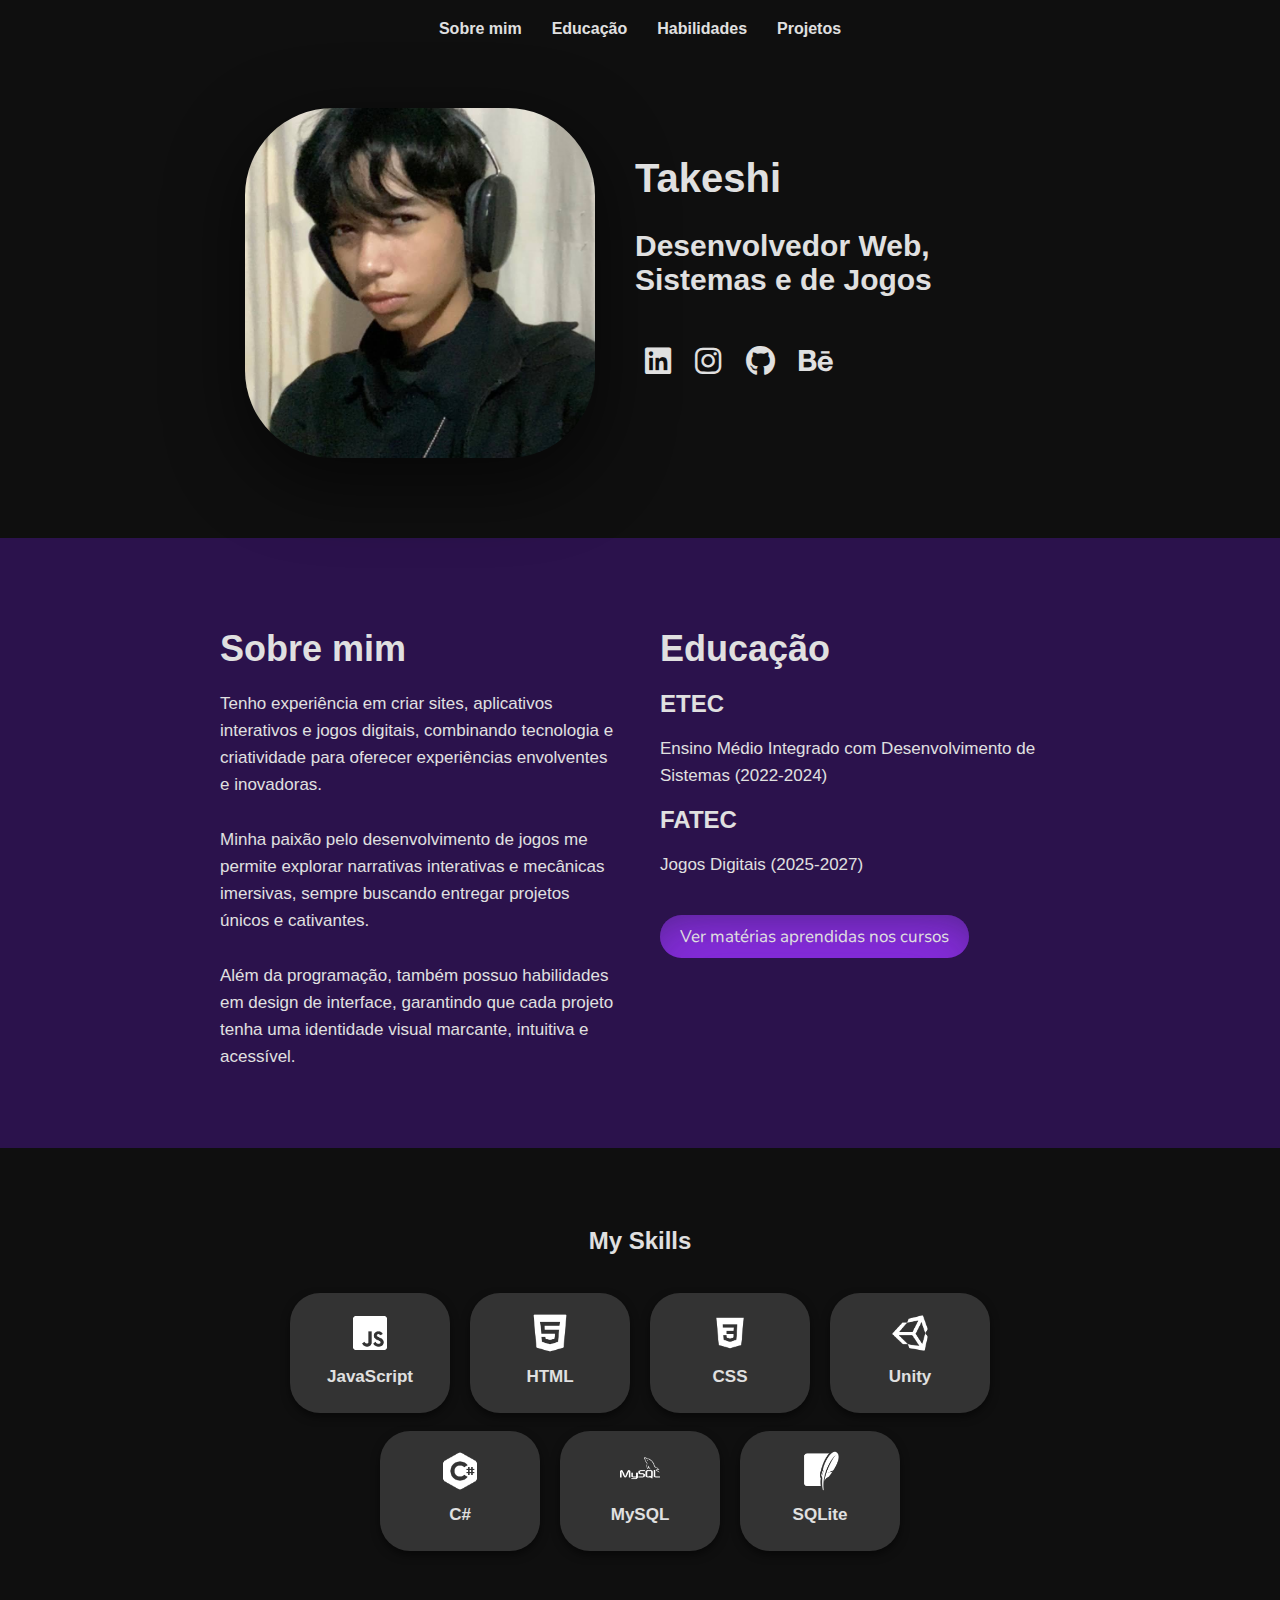
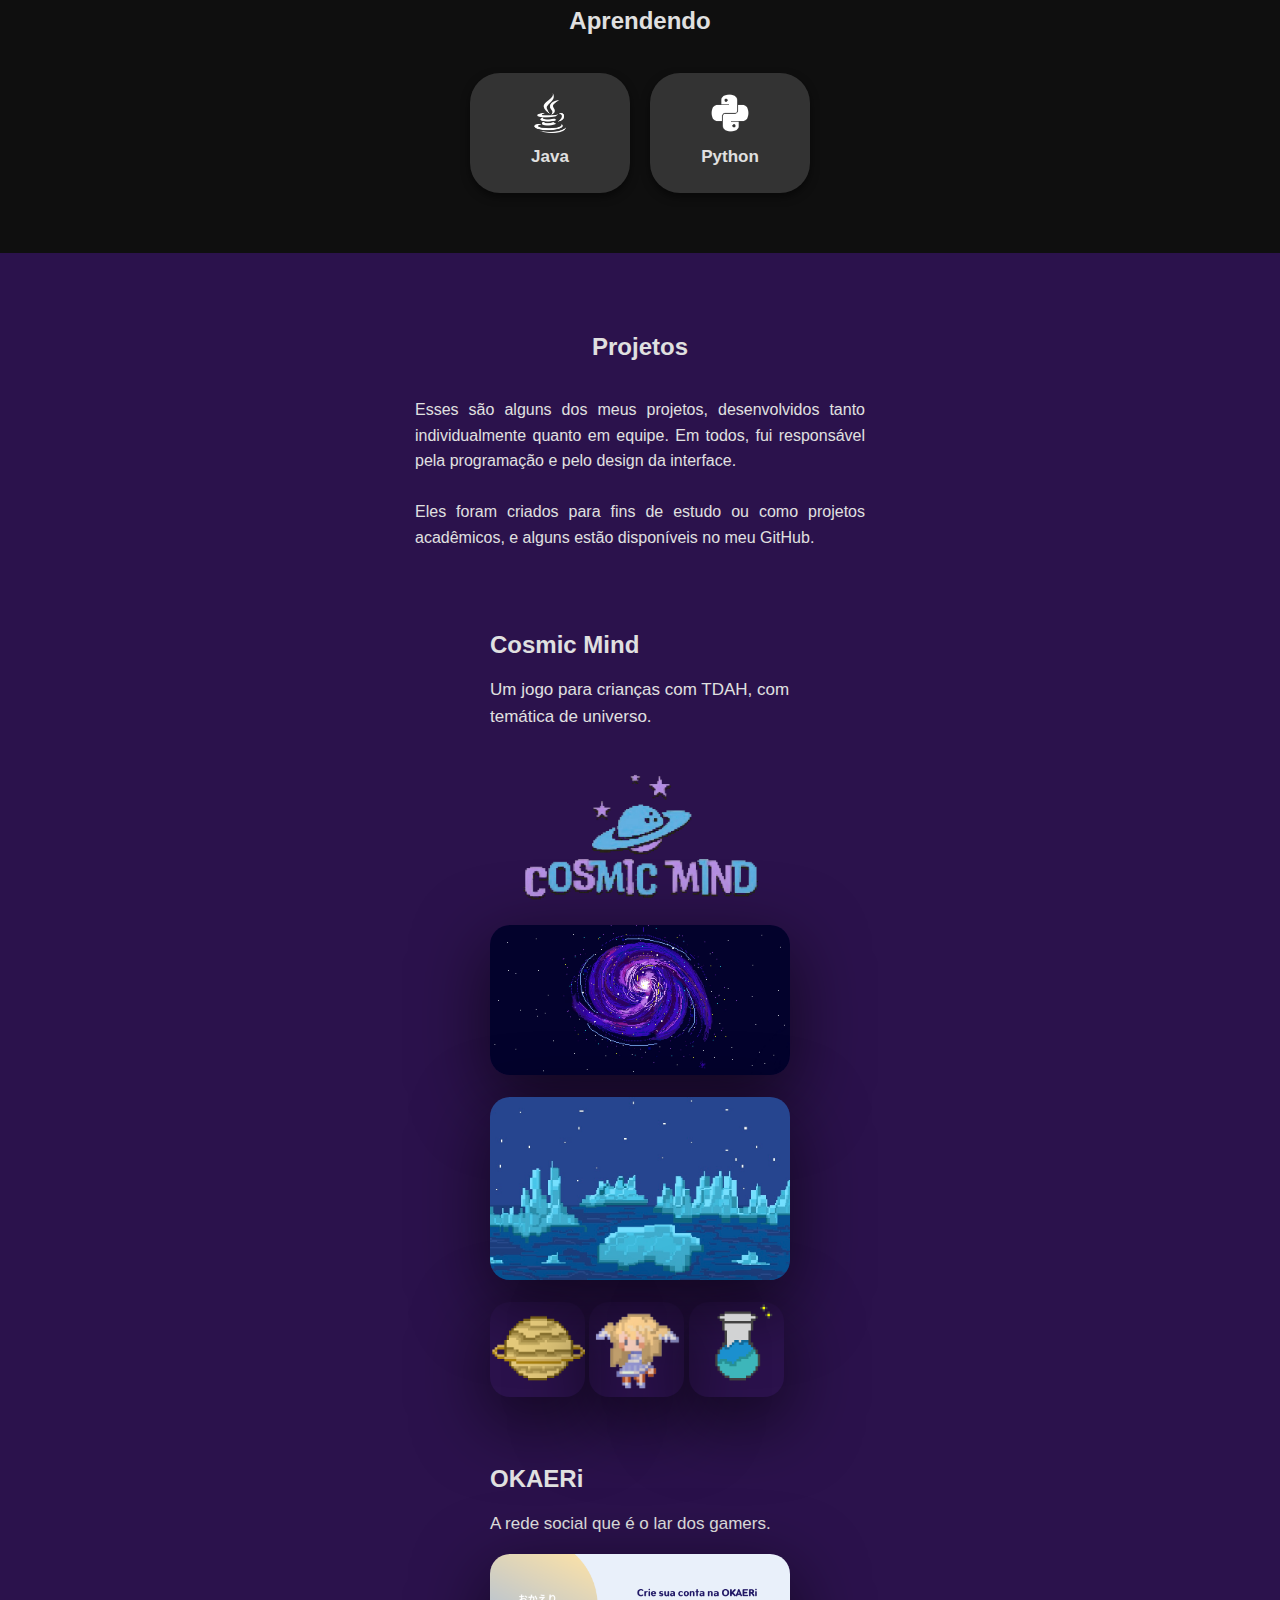
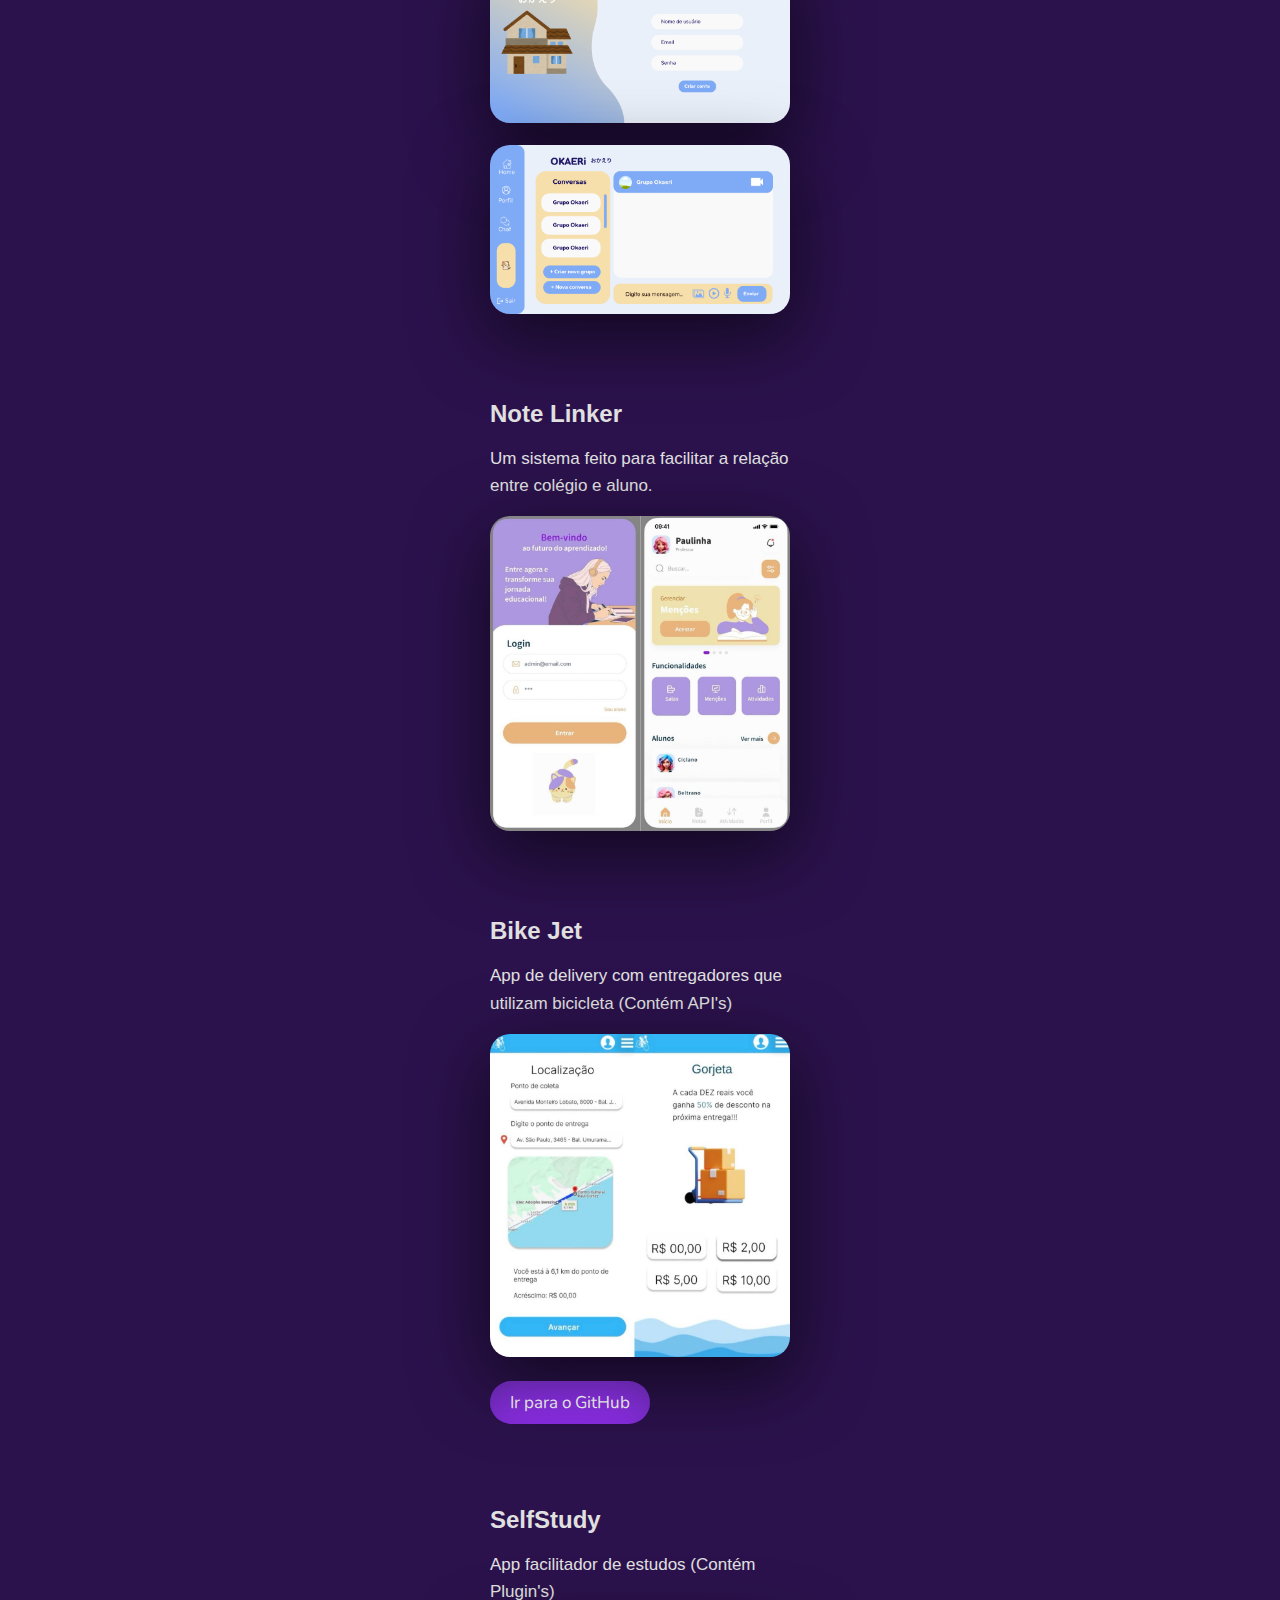
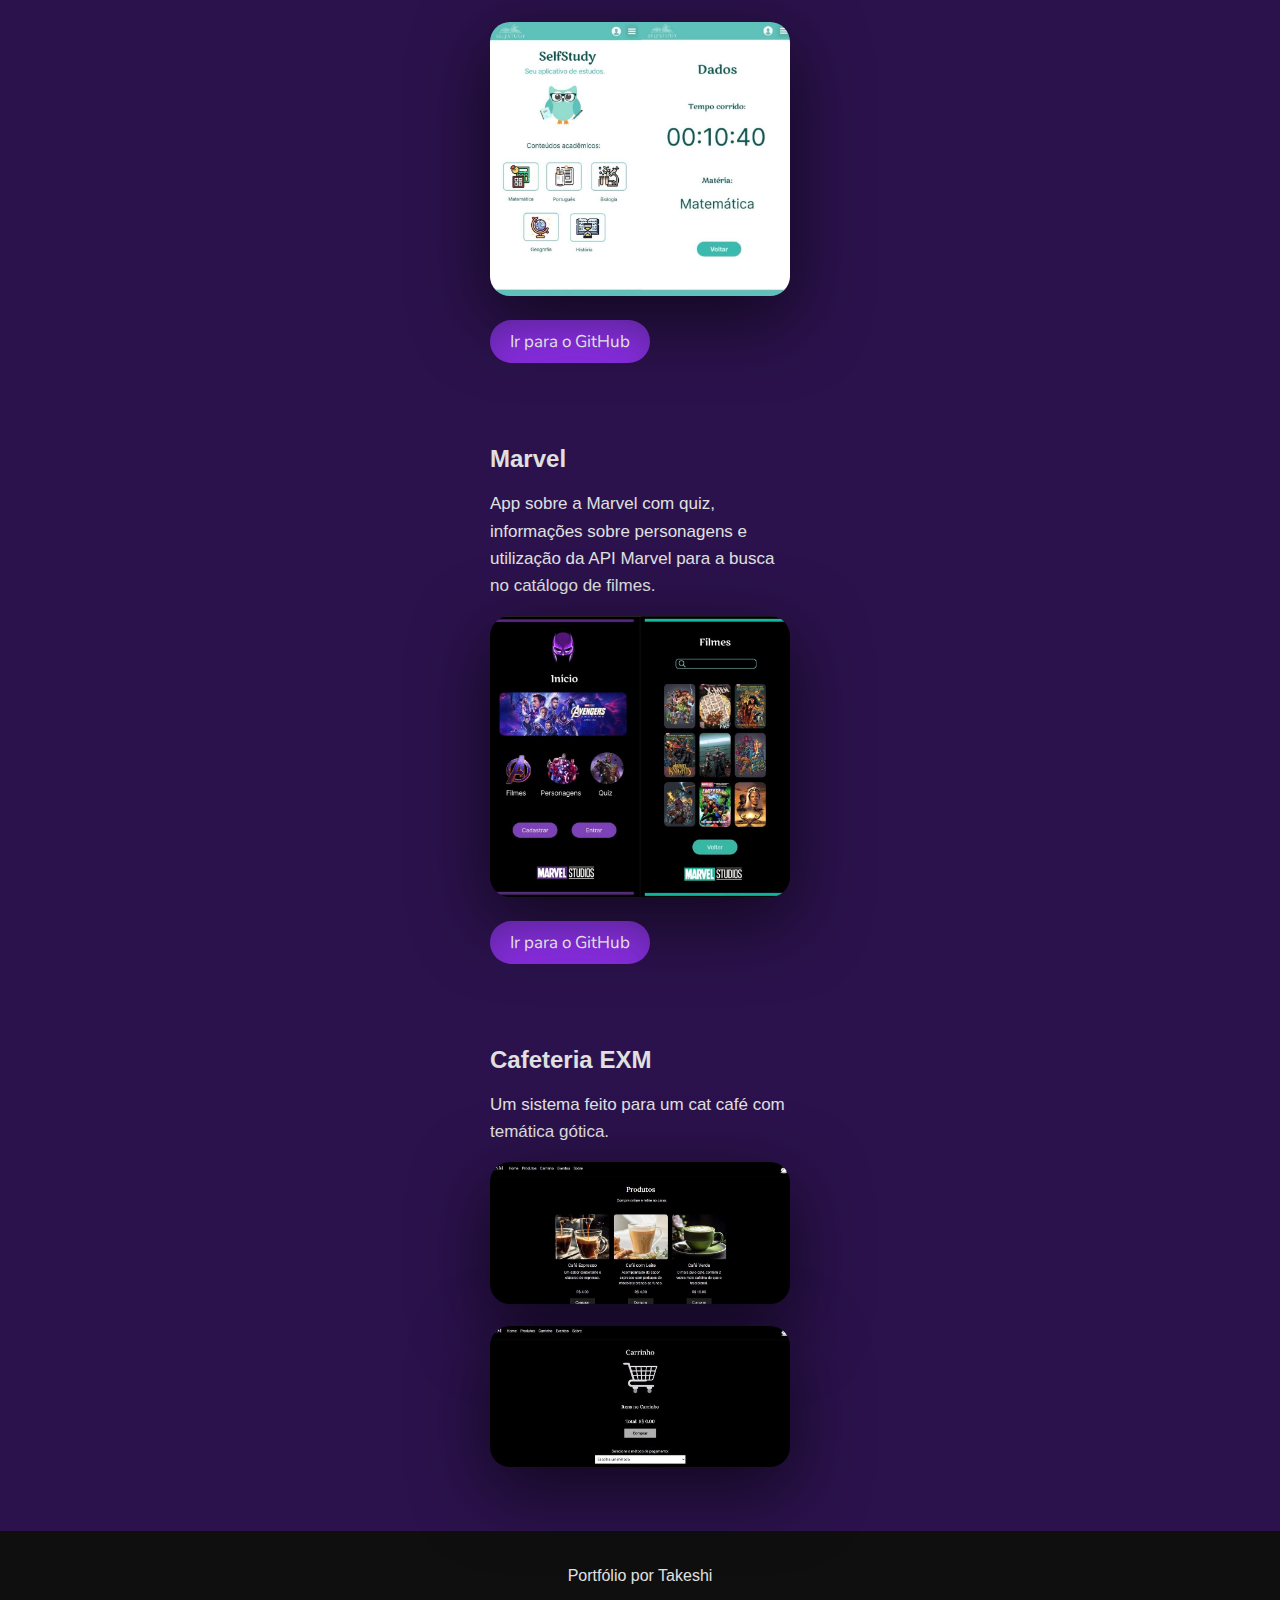
==== index.html @ cb47a15a "Add files via upload" ====
<!DOCTYPE html>
<html lang="pt-BR">
<head>
    <meta charset="UTF-8">
    <meta name="viewport" content="width=device-width, initial-scale=1.0">
    <title>Portfólio - Takeshi</title>
    <link rel="stylesheet" href="style.css">
    <link rel="stylesheet" href="https://cdnjs.cloudflare.com/ajax/libs/font-awesome/6.0.0-beta3/css/all.min.css">
    <link href="https://fonts.googleapis.com/css2?family=Nunito:wght@400;600&display=swap" rel="stylesheet">

</head>
<body>
    <header>
        <nav>
            <span class="menu-toggle">&#9776;</span> 
            <ul class="nav-list">
                <li><a href="#sobremim">Sobre mim</a></li>
                <li><a href="#educacao">Educação</a></li>
                <li><a href="#myskills">Habilidades</a></li>
                <li><a href="#projetos">Projetos</a></li>
            </ul>
        </nav>
    </header>

    <section class="intro">
        <div class="intro-content">
            <img src="img/takeshi-foto.jpg" alt="Takeshi" class="profile-photo" >
            <div class="title-prof">
                <br>
            <h5>Takeshi</h5>
            <br>
            <h4>Desenvolvedor Web, Sistemas e de Jogos</h4>
            <br>
            <div class="social-links">
                <a href="https://www.linkedin.com/in/seu-perfil" target="_blank" class="social-button"><i class="fab fa-linkedin"></i></a>
                <a href="https://www.instagram.com/twkeshiaoki" target="_blank" class="social-button"><i class="fab fa-instagram"></i></a>
                <a href="https://github.com/Tak3sh1" target="_blank" class="social-button"><i class="fab fa-github"></i></a>
                <a href="https://www.behance.net/takeshiaoki2" target="_blank" class="social-button"><i class="fab fa-behance"></i></a>
            </div>
            </div>
        </div>
    </section>

    <section class="about" id="sobremim">
        <div class="about-me-class">
            <h2>Sobre mim</h2>
            <div class="about-content">
                <div class="about-item">
                    <p>Tenho experiência em criar sites, aplicativos interativos e jogos digitais, combinando tecnologia e
                         criatividade para oferecer experiências envolventes e inovadoras.<br><br> Minha paixão pelo desenvolvimento
                          de jogos me permite explorar narrativas interativas e mecânicas imersivas, sempre buscando entregar
                           projetos únicos e cativantes.<br><br>
                          Além da programação, também possuo habilidades em design de interface, garantindo que cada projeto tenha
                         uma identidade visual marcante, intuitiva e acessível. </p>
                </div>
            </div>
        </div>
        
        <div class="education-class" id="educacao">
            <h2>Educação</h2>
            <div class="education-content">
                <div class="education-item">
                    <h3>ETEC</h3>
                    <p>Ensino Médio Integrado com Desenvolvimento de Sistemas (2022-2024)</p>
                    <h3>FATEC</h3>
                    <p> Jogos Digitais (2025-2027)</p>
                    <a href="materiasetec.html"><button class="button">Ver matérias aprendidas nos cursos</button></a>
                </div>
            </div>
        </div>

    </section>

    <section class="skills" id="myskills">
        <h2>My Skills</h2>
        <br>
        <div class="skills-container">
            <div class="skill-item">
                <img src="img/icons8-javascript-500.png" width="40px">
                <h6>JavaScript</h6>
            </div>
            <div class="skill-item">
                <img src="img/icons8-html-5-500.png" width="40px">
                <h6>HTML</h6>
            </div>
            <div class="skill-item">
                <img src="img/icons8-css3-500.png" width="40px">
                <h6>CSS</h6>
            </div>
            <div class="skill-item">
                <img src="img/icons8-unity-500.png" width="40px">
                <h6>Unity</h6>
            </div>
        </div>
        <br>
        <div class="skills-container">
            <div class="skill-item">
                <img src="img/icons8-c-500.png" width="40px">
                <h6>C#</h6>
            </div>
            <div class="skill-item">
                <img src="img/icons8-mysql-500.png" width="40px">
                <h6>MySQL</h6>
            </div>
            <div class="skill-item">
                <img src="img/icons8-sqlite-150.png" width="40px">
                <h6>SQLite</h6>
            </div>
        </div>
        <br><br>
        <h2>Aprendendo</h2>
        <br>
        <div class="skills-container">
            <div class="skill-item">
                <img src="img/icons8-java-150.png" width="50px">
                <h6>Java</h6>
            </div>
            <div class="skill-item">
                <img src="img/icons8-python-500.png" width="50px">
                <h6>Python</h6>
            </div>
        </div>
    </section>

    <section class="projects" id="projetos">
        <h2>Projetos</h2>
        <div class="proj">
            <div class="projects-container2">
        <p class="project-txt">Esses são alguns dos meus projetos, desenvolvidos tanto individualmente quanto em equipe. 
            Em todos, fui responsável pela programação e pelo design da interface. <br> <br> Eles foram criados para fins de 
            estudo ou como projetos acadêmicos, e alguns estão disponíveis no meu GitHub.</p>
            </div></div>

            <br><br><br>
        <div class="proj">
        <div class="projects-container">
            <div class="project-item">
                <h4>Cosmic Mind</h4>
                <p>Um jogo para crianças com TDAH, com temática de universo.</p>
                <img src="img/logo-cosmic.png" width="300px" style="border-radius: 20px;">
                <br><br>
                <img src="img/buraconegro.jpg" class="img-proj" width="300px" style="border-radius: 20px;">
                <br><br>
                <img src="img/IMG_0434.PNG" class="img-proj" width="300px" style="border-radius: 20px;">
                <br><br>
                <img src="img/Saturno-planeta (1).PNG" class="img-proj" width="95px" style="border-radius: 20px;">
                <img src="img/transferir-removebg-preview (1).png" class="img-proj" width="95px" style="border-radius: 20px;">
                <img src="img/Água-ofc.png" class="img-proj" width="95px" style="border-radius: 20px;">
             
                
                <br><br> <br><br>
            <div class="project-item-2">
                <h4>OKAERi</h4>
                <p>A rede social que é o lar dos gamers.</p>
                <img src="img/Criar conta.png"  class="img-proj" width="300px" style="border-radius: 20px;">
                <br><br>
                <img src="img/Chat.png" class="img-proj" width="300px" style="border-radius: 20px;">
              
            </div>
            <br><br> <br><br>
            <div class="project-item-2">
                <h4>Note Linker</h4>
                <p>Um sistema feito para facilitar a relação entre colégio e aluno.</p>
                <img src="img/notelinker.jpg" class="img-proj" width="300px" style="border-radius: 20px;">
            </div>

            <br><br> <br><br>
            <div class="project-item-2">
                <h4>Bike Jet</h4>
                <p>App de delivery com entregadores que utilizam bicicleta (Contém API's)</p> 
                <img src="img/bikejet.jpg" class="img-proj" width="300px" style="border-radius: 20px;">
                <a href="https://github.com/Tak3sh1/BikeJet"><button class="button">Ir para o GitHub</button></a>
    
            </div>
            <br><br> <br><br>
            
            <div class="project-item-2">
                <h4>SelfStudy</h4>
                <p>App facilitador de estudos (Contém Plugin's) </p>
                <img src="img/selfstudy.jpg" class="img-proj" width="300px" style="border-radius: 20px;">
                <a href="https://github.com/Tak3sh1/AppSelfStudy"><button class="button">Ir para o GitHub</button></a>
  
            </div>
            <br><br> <br><br>
            <div class="project-item-2">
                <h4>Marvel</h4>
                <p>App sobre a Marvel com quiz, informações sobre personagens e utilização da API Marvel para a busca no catálogo de filmes.</p>
                <img src="img/marvel.jpg" class="img-proj" width="300px" style="border-radius: 20px;">
                <a href="https://github.com/Tak3sh1/AppMarvel"><button class="button">Ir para o GitHub</button></a>
            </div> 

            <br><br> <br><br>
            <div class="project-item-2">
                <h4>Cafeteria EXM</h4>
                <p>Um sistema feito para um cat café com temática gótica.</p>
                <img src="img/produtos-exm.jpg" class="img-proj" width="300px" style="border-radius: 20px;">
                <br><br>
                <img src="img/carrinho-exm.jpg" class="img-proj" width="300px" style="border-radius: 20px;">
            </div>
        </div>
    </div>
    </section>

    <footer>
        <p>Portfólio por Takeshi</p>
    </footer>
</body>

<script>
    const menuToggle = document.querySelector('.menu-toggle');
    const navList = document.querySelector('.nav-list');

    menuToggle.addEventListener('click', () => {
        navList.classList.toggle('active');
    });
</script>
---- style.css ----
body {
    font-family: 'Arial', sans-serif;
    margin: 0;
    padding: 0;
    background-color: #1c1c1c;
    color: #e0e0e0;
}

header {
    background-color: #0f0f0f;
    padding: 20px;
    text-align: center;
}

section {
    padding: 60px 20px;
    text-align: center;
}

.intro {
    background-color: #0f0f0f;
}

.about {
    background-color: #2B124C;
    padding: 60px 20px;
    display: flex;
    flex-wrap: wrap; /* Permite que as seções quebrem para a próxima linha em telas menores */
    justify-content: center; /* Centraliza as seções */
    gap: 40px; /* Espaçamento entre as seções */
}

.skills {
    background-color: #0f0f0f;
}

.learning {
    background-color: #2B124C;
}

.projects {
    background-color: #2B124C;
}

.project-image {
    width: 250px;
    box-shadow: rgba(0, 0, 0, 0.56) 0px 22px 70px 4px;
}

.project-txt {
    width: 450px;
    text-align: justify;
}

.certificados {
    background-color: #2B124C;
}

nav {
    display: flex;
    justify-content: center;
    align-items: center;
    position: relative;
}

.nav-list {
    display: flex;
    list-style-type: none;
    margin: 0;
    padding: 0;
}

.nav-list li {
    margin: 0 15px;
}

.nav-list li a {
    color: #e0e0e0;
    text-decoration: none;
    font-weight: bold;
}

.nav-list li a:hover {
    color: #8a2be2;
}

.menu-toggle {
    display: none;
    position: absolute;
    right: 20px;
    top: 20px;
    cursor: pointer;
    font-size: 28px;
    color: #e0e0e0;
}

@media (max-width: 768px) {
    .nav-list {
        display: none;
        flex-direction: column;
        width: 100%;
        position: absolute;
        top: 60px;
        left: 0;
        background-color: #0f0f0f;
        text-align: center;
    }

    .nav-list li {
        margin: 15px 0;
    }

    .nav-list li a {
        color: #fff;
    }

    .menu-toggle {
        display: block;
    }

    .nav-list.active {
        display: flex;
    }
}

.intro-content {
    display: flex;
    justify-content: center;
    align-items: flex-start;
    gap: 40px;
    max-width: 1200px;
    margin: 0 auto;
    padding: 20px;
}

.profile-photo {
    width: 350px;
    height: 350px;
    border-radius: 25%;
    object-fit: cover;
    margin-top: -30px;
    box-shadow: rgba(0, 0, 0, 0.56) 0px 22px 70px 4px;
}

.title-prof {
    text-align: left;
    max-width: 400px;
}

.title-prof h5 {
    font-size: 40px;
    margin: 0;
}

.title-prof h4 {
    font-size: 30px;
    margin: 10px 0;
}

.social-links {
    margin-top: 20px;
}

.social-links a {
    color: #e0e0e0;
    font-size: 30px;
    margin: 0 10px;
    text-decoration: none;
    transition: color 0.3s ease;
}

.social-links a:hover {
    color: #8a2be2;
}

.about-me-class, .education-class {
    max-width: 400px;
    width: 100%; /* Ocupa 100% da largura disponível */
    text-align: left;
}

.about-me-class h2, .education-class h2 {
    font-size: 36px;
    margin-bottom: 20px;
}

.about-me-class p, .education-class p {
    font-size: 17px;
    line-height: 1.6;
}

.education-class h3 {
    font-size: 24px;
    margin: 10px 0;
}

.education-class button {
    margin-top: 20px;
}

.skills-container {
    display: flex;
    justify-content: center;
    flex-wrap: wrap;
    gap: 20px;
    max-width: 900px;
    margin: 0 auto;
}

.skill-item {
    background-color: #333;
    padding: 20px;
    border-radius: 30px;
    box-shadow: 0 4px 8px rgba(0, 0, 0, 0.5);
    width: 120px;
    height: 80px;
    text-align: center;
    transition: transform 0.3s ease;
}

.skill-item:hover {
    transform: translateY(-10px);
}

.skill-item img {
    width: 40px;
    height: 40px;
}

.skill-item h6 {
    font-size: 17px;
    margin-top: 10px;
}

.projects-container {
    display: flex;
    justify-content: center;
    gap: 40px;
    max-width: 1200px;
    margin: 0 auto;
}

.projects-container2 {
    display: flex;
    justify-content: center;
    gap: 40px;
    max-width: 1200px;
    margin: 0 auto;
    line-height: 1.6;
}

.project-item {
    max-width: 300px;
    text-align: left;
}

.project-item h4 {
    font-size: 24px;
    margin: 10px 0;
}

.project-item p {
    font-size: 17px;
    line-height: 1.6;
}

.project-item button {
    margin-top: 20px;
}

.img-proj {
    box-shadow: rgba(0, 0, 0, 0.56) 0px 22px 70px 4px;
}

.button, .button2 {
    background-color: #8a2be2;
    border: none;
    border-radius: 40px;
    color: #e0e0e0;
    padding: 10px 20px;
    cursor: pointer;
    font-family: 'Nunito', sans-serif;
    font-size: 17px;
    box-shadow: rgba(50, 50, 93, 0.25) 0px 30px 60px -12px inset, rgba(0, 0, 0, 0.3) 0px 18px 36px -18px inset;
    transition: background-color 0.3s ease;
}

.button:hover, .button2:hover {
    background-color: #000000;
}

footer {
    background-color: #0f0f0f;
    padding: 20px;
    text-align: center;
    color: #e0e0e0;
}

@media (max-width: 768px) {
    .intro-content {
        flex-direction: column;
        align-items: center;
        text-align: center;
    }

    .profile-photo {
        width: 250px;
        height: 250px;
        margin-top: 0;
    }

    .title-prof {
        text-align: center;
    }

    .about-me-class, .education-class {
        text-align: center; /* Centraliza o texto em dispositivos móveis */
    }

    .skills-container, .projects-container {
        flex-direction: column;
        align-items: center;
    }

    .project-item {
        text-align: center;
    }
}
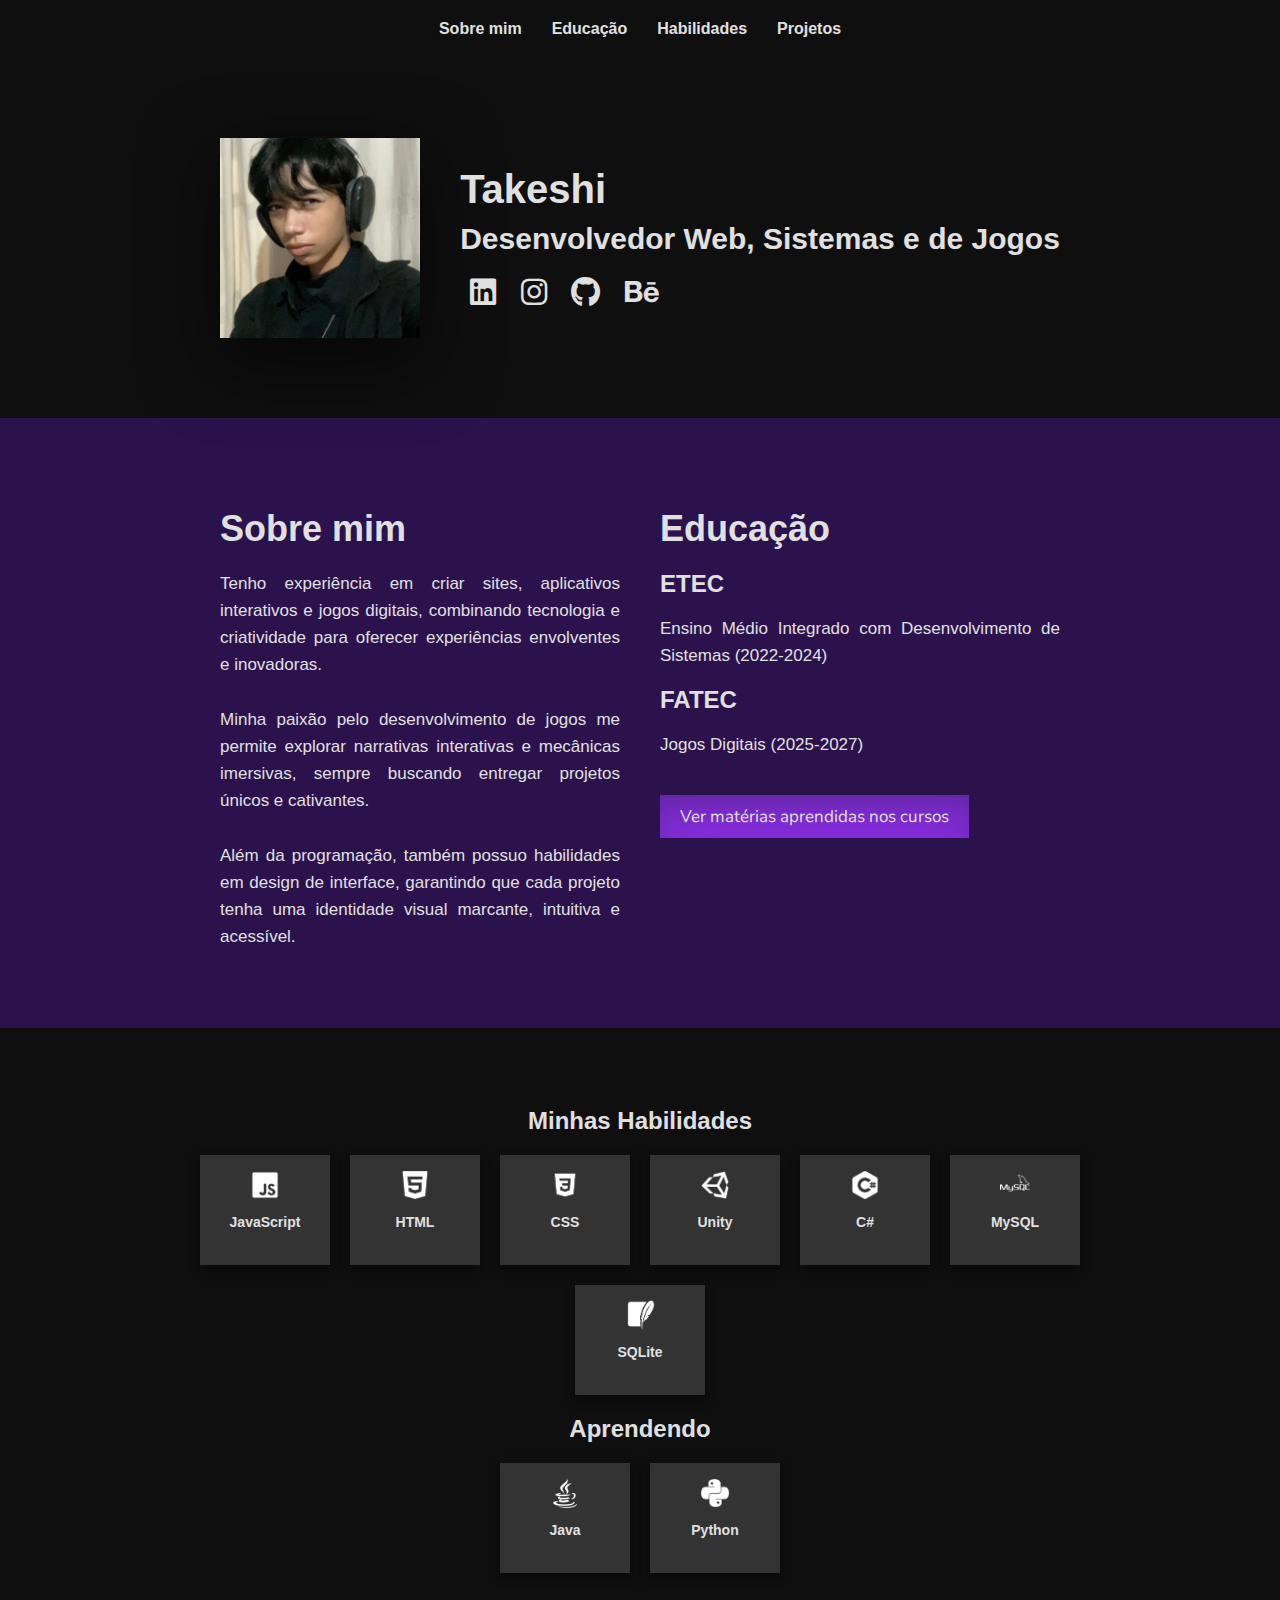
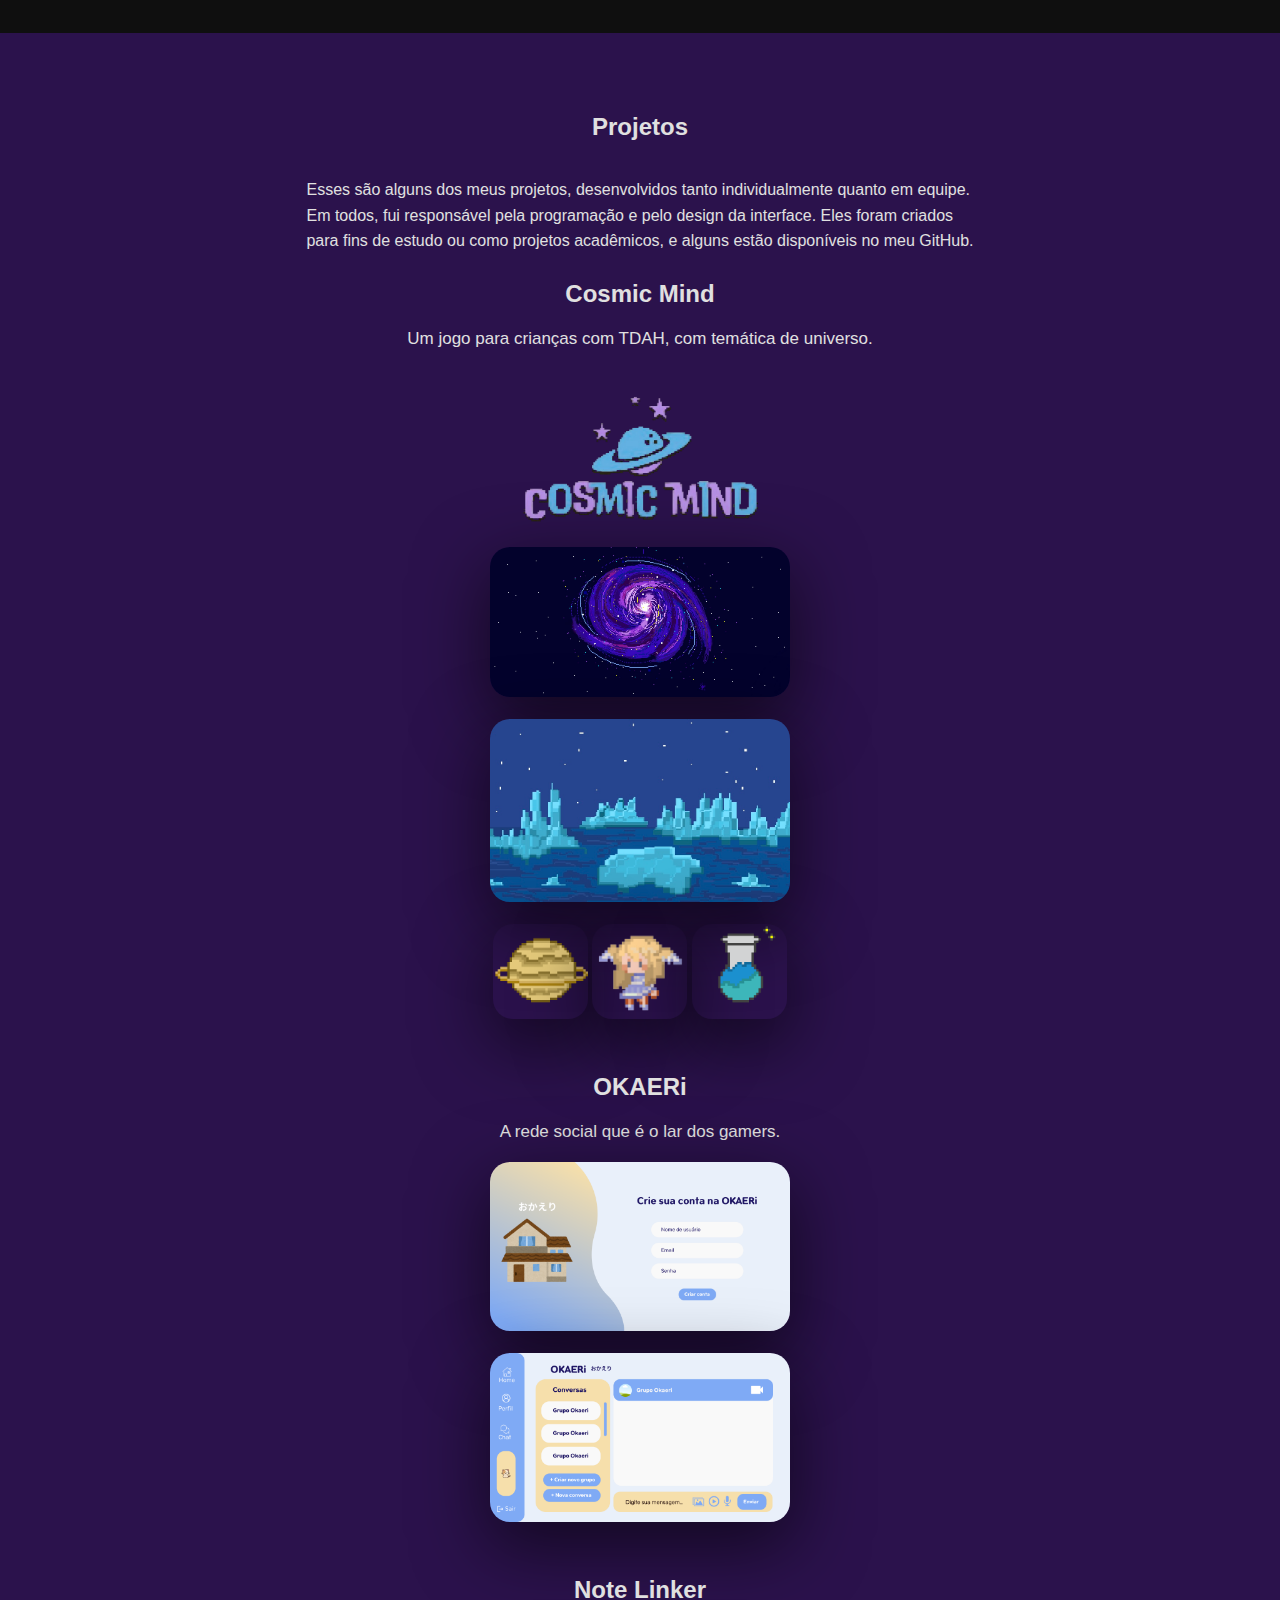
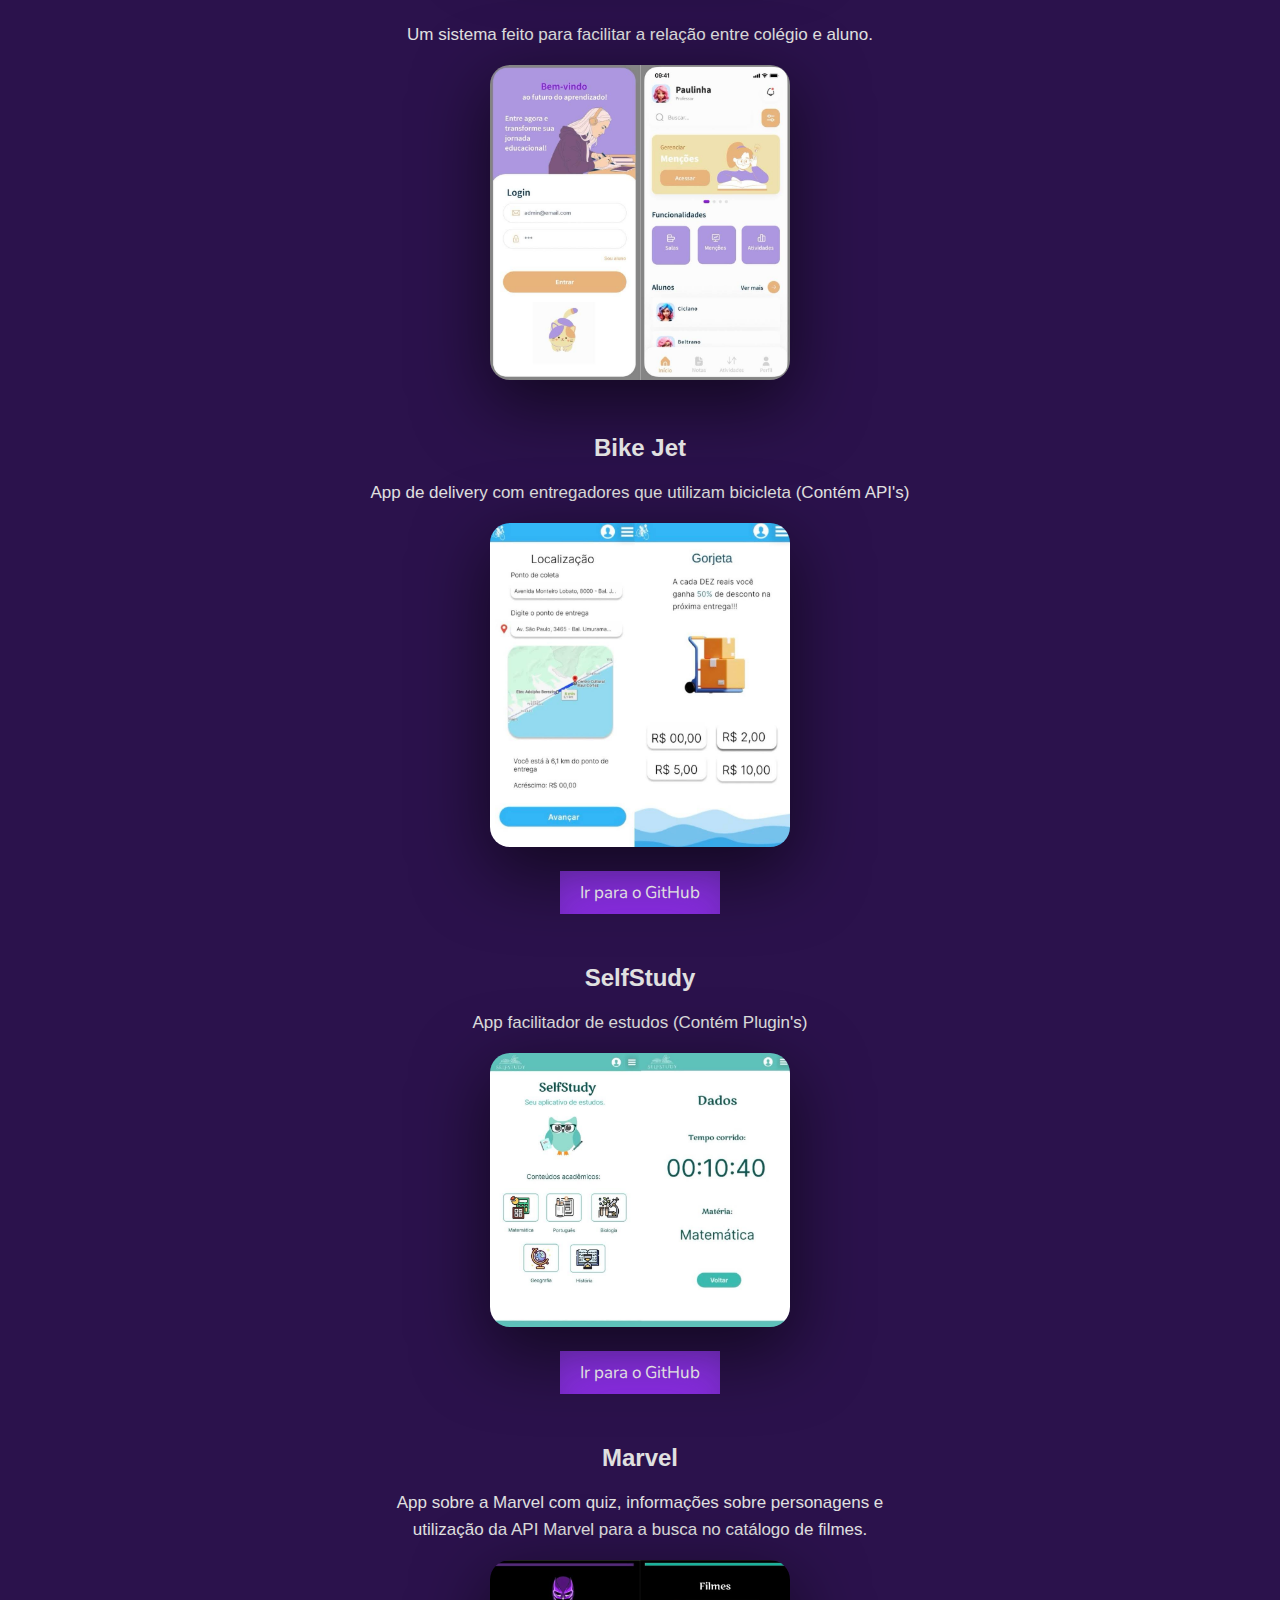
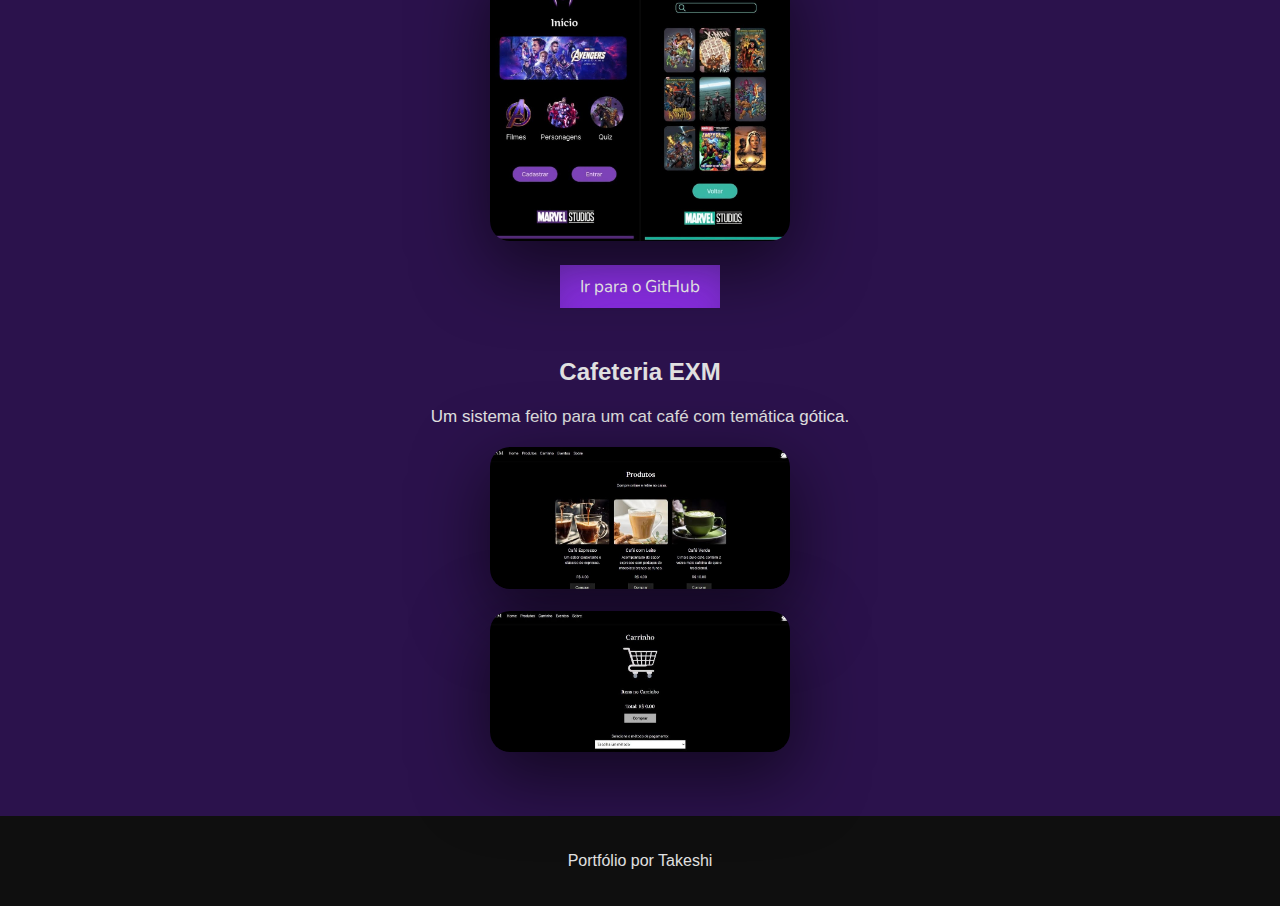
==== commit d9805896: "Update index.html" ====
--- a/index.html
+++ b/index.html
@@ -7,12 +7,11 @@
     <link rel="stylesheet" href="style.css">
     <link rel="stylesheet" href="https://cdnjs.cloudflare.com/ajax/libs/font-awesome/6.0.0-beta3/css/all.min.css">
     <link href="https://fonts.googleapis.com/css2?family=Nunito:wght@400;600&display=swap" rel="stylesheet">
-
 </head>
 <body>
     <header>
         <nav>
-            <span class="menu-toggle">&#9776;</span> 
+            <span class="menu-toggle">&#9776;</span>
             <ul class="nav-list">
                 <li><a href="#sobremim">Sobre mim</a></li>
                 <li><a href="#educacao">Educação</a></li>
@@ -24,19 +23,16 @@
 
     <section class="intro">
         <div class="intro-content">
-            <img src="img/takeshi-foto.jpg" alt="Takeshi" class="profile-photo" >
+            <img src="img/takeshi-foto.jpg" alt="Takeshi" class="profile-photo">
             <div class="title-prof">
-                <br>
-            <h5>Takeshi</h5>
-            <br>
-            <h4>Desenvolvedor Web, Sistemas e de Jogos</h4>
-            <br>
-            <div class="social-links">
-                <a href="https://www.linkedin.com/in/seu-perfil" target="_blank" class="social-button"><i class="fab fa-linkedin"></i></a>
-                <a href="https://www.instagram.com/twkeshiaoki" target="_blank" class="social-button"><i class="fab fa-instagram"></i></a>
-                <a href="https://github.com/Tak3sh1" target="_blank" class="social-button"><i class="fab fa-github"></i></a>
-                <a href="https://www.behance.net/takeshiaoki2" target="_blank" class="social-button"><i class="fab fa-behance"></i></a>
-            </div>
+                <h5>Takeshi</h5>
+                <h4>Desenvolvedor Web, Sistemas e de Jogos</h4>
+                <div class="social-links">
+                    <a href="https://www.linkedin.com/in/seu-perfil" target="_blank" class="social-button"><i class="fab fa-linkedin"></i></a>
+                    <a href="https://www.instagram.com/twkeshiaoki" target="_blank" class="social-button"><i class="fab fa-instagram"></i></a>
+                    <a href="https://github.com/Tak3sh1" target="_blank" class="social-button"><i class="fab fa-github"></i></a>
+                    <a href="https://www.behance.net/takeshiaoki2" target="_blank" class="social-button"><i class="fab fa-behance"></i></a>
+                </div>
             </div>
         </div>
     </section>
@@ -46,12 +42,8 @@
             <h2>Sobre mim</h2>
             <div class="about-content">
                 <div class="about-item">
-                    <p>Tenho experiência em criar sites, aplicativos interativos e jogos digitais, combinando tecnologia e
-                         criatividade para oferecer experiências envolventes e inovadoras.<br><br> Minha paixão pelo desenvolvimento
-                          de jogos me permite explorar narrativas interativas e mecânicas imersivas, sempre buscando entregar
-                           projetos únicos e cativantes.<br><br>
-                          Além da programação, também possuo habilidades em design de interface, garantindo que cada projeto tenha
-                         uma identidade visual marcante, intuitiva e acessível. </p>
+                    <p>Tenho experiência em criar sites, aplicativos interativos e jogos digitais, combinando tecnologia e criatividade para oferecer experiências envolventes e inovadoras.<br><br> Minha paixão pelo desenvolvimento de jogos me permite explorar narrativas interativas e mecânicas imersivas, sempre buscando entregar projetos únicos e cativantes.<br><br>
+                    Além da programação, também possuo habilidades em design de interface, garantindo que cada projeto tenha uma identidade visual marcante, intuitiva e acessível.</p>
                 </div>
             </div>
         </div>
@@ -63,60 +55,53 @@
                     <h3>ETEC</h3>
                     <p>Ensino Médio Integrado com Desenvolvimento de Sistemas (2022-2024)</p>
                     <h3>FATEC</h3>
-                    <p> Jogos Digitais (2025-2027)</p>
+                    <p>Jogos Digitais (2025-2027)</p>
                     <a href="materiasetec.html"><button class="button">Ver matérias aprendidas nos cursos</button></a>
                 </div>
             </div>
         </div>
-
     </section>
 
     <section class="skills" id="myskills">
-        <h2>My Skills</h2>
-        <br>
+        <h2>Minhas Habilidades</h2>
         <div class="skills-container">
             <div class="skill-item">
-                <img src="img/icons8-javascript-500.png" width="40px">
+                <img src="img/icons8-javascript-500.png" alt="JavaScript">
                 <h6>JavaScript</h6>
             </div>
             <div class="skill-item">
-                <img src="img/icons8-html-5-500.png" width="40px">
+                <img src="img/icons8-html-5-500.png" alt="HTML">
                 <h6>HTML</h6>
             </div>
             <div class="skill-item">
-                <img src="img/icons8-css3-500.png" width="40px">
+                <img src="img/icons8-css3-500.png" alt="CSS">
                 <h6>CSS</h6>
             </div>
             <div class="skill-item">
-                <img src="img/icons8-unity-500.png" width="40px">
+                <img src="img/icons8-unity-500.png" alt="Unity">
                 <h6>Unity</h6>
             </div>
-        </div>
-        <br>
-        <div class="skills-container">
             <div class="skill-item">
-                <img src="img/icons8-c-500.png" width="40px">
+                <img src="img/icons8-c-500.png" alt="C#">
                 <h6>C#</h6>
             </div>
             <div class="skill-item">
-                <img src="img/icons8-mysql-500.png" width="40px">
+                <img src="img/icons8-mysql-500.png" alt="MySQL">
                 <h6>MySQL</h6>
             </div>
             <div class="skill-item">
-                <img src="img/icons8-sqlite-150.png" width="40px">
+                <img src="img/icons8-sqlite-150.png" alt="SQLite">
                 <h6>SQLite</h6>
             </div>
         </div>
-        <br><br>
         <h2>Aprendendo</h2>
-        <br>
         <div class="skills-container">
             <div class="skill-item">
-                <img src="img/icons8-java-150.png" width="50px">
+                <img src="img/icons8-java-150.png" alt="Java">
                 <h6>Java</h6>
             </div>
             <div class="skill-item">
-                <img src="img/icons8-python-500.png" width="50px">
+                <img src="img/icons8-python-500.png" alt="Python">
                 <h6>Python</h6>
             </div>
         </div>
@@ -126,91 +111,79 @@
         <h2>Projetos</h2>
         <div class="proj">
             <div class="projects-container2">
-        <p class="project-txt">Esses são alguns dos meus projetos, desenvolvidos tanto individualmente quanto em equipe. 
-            Em todos, fui responsável pela programação e pelo design da interface. <br> <br> Eles foram criados para fins de 
-            estudo ou como projetos acadêmicos, e alguns estão disponíveis no meu GitHub.</p>
-            </div></div>
-
-            <br><br><br>
-        <div class="proj">
-        <div class="projects-container">
-            <div class="project-item">
-                <h4>Cosmic Mind</h4>
-                <p>Um jogo para crianças com TDAH, com temática de universo.</p>
-                <img src="img/logo-cosmic.png" width="300px" style="border-radius: 20px;">
-                <br><br>
-                <img src="img/buraconegro.jpg" class="img-proj" width="300px" style="border-radius: 20px;">
-                <br><br>
-                <img src="img/IMG_0434.PNG" class="img-proj" width="300px" style="border-radius: 20px;">
-                <br><br>
-                <img src="img/Saturno-planeta (1).PNG" class="img-proj" width="95px" style="border-radius: 20px;">
-                <img src="img/transferir-removebg-preview (1).png" class="img-proj" width="95px" style="border-radius: 20px;">
-                <img src="img/Água-ofc.png" class="img-proj" width="95px" style="border-radius: 20px;">
-             
-                
-                <br><br> <br><br>
-            <div class="project-item-2">
-                <h4>OKAERi</h4>
-                <p>A rede social que é o lar dos gamers.</p>
-                <img src="img/Criar conta.png"  class="img-proj" width="300px" style="border-radius: 20px;">
-                <br><br>
-                <img src="img/Chat.png" class="img-proj" width="300px" style="border-radius: 20px;">
-              
-            </div>
-            <br><br> <br><br>
-            <div class="project-item-2">
-                <h4>Note Linker</h4>
-                <p>Um sistema feito para facilitar a relação entre colégio e aluno.</p>
-                <img src="img/notelinker.jpg" class="img-proj" width="300px" style="border-radius: 20px;">
-            </div>
-
-            <br><br> <br><br>
-            <div class="project-item-2">
-                <h4>Bike Jet</h4>
-                <p>App de delivery com entregadores que utilizam bicicleta (Contém API's)</p> 
-                <img src="img/bikejet.jpg" class="img-proj" width="300px" style="border-radius: 20px;">
-                <a href="https://github.com/Tak3sh1/BikeJet"><button class="button">Ir para o GitHub</button></a>
-    
-            </div>
-            <br><br> <br><br>
-            
-            <div class="project-item-2">
-                <h4>SelfStudy</h4>
-                <p>App facilitador de estudos (Contém Plugin's) </p>
-                <img src="img/selfstudy.jpg" class="img-proj" width="300px" style="border-radius: 20px;">
-                <a href="https://github.com/Tak3sh1/AppSelfStudy"><button class="button">Ir para o GitHub</button></a>
-  
-            </div>
-            <br><br> <br><br>
-            <div class="project-item-2">
-                <h4>Marvel</h4>
-                <p>App sobre a Marvel com quiz, informações sobre personagens e utilização da API Marvel para a busca no catálogo de filmes.</p>
-                <img src="img/marvel.jpg" class="img-proj" width="300px" style="border-radius: 20px;">
-                <a href="https://github.com/Tak3sh1/AppMarvel"><button class="button">Ir para o GitHub</button></a>
-            </div> 
-
-            <br><br> <br><br>
-            <div class="project-item-2">
-                <h4>Cafeteria EXM</h4>
-                <p>Um sistema feito para um cat café com temática gótica.</p>
-                <img src="img/produtos-exm.jpg" class="img-proj" width="300px" style="border-radius: 20px;">
-                <br><br>
-                <img src="img/carrinho-exm.jpg" class="img-proj" width="300px" style="border-radius: 20px;">
+                <p class="project-txt">Esses são alguns dos meus projetos, desenvolvidos tanto individualmente quanto em equipe. <br>
+                    Em todos, fui responsável pela programação e pelo design da interface.  Eles foram criados <br>para fins de 
+                    estudo ou como projetos acadêmicos, e alguns estão disponíveis no meu GitHub.</p>
             </div>
         </div>
-    </div>
+
+        <div class="proj">
+            <div class="projects-container">
+                <div class="project-item">
+                    <h4>Cosmic Mind</h4>
+                    <p>Um jogo para crianças com TDAH, com temática de universo.</p>
+                    <img src="img/logo-cosmic.png" width="300px" style="border-radius: 20px;">
+                    <br><br>
+                    <img src="img/buraconegro.jpg" class="img-proj" width="300px" style="border-radius: 20px;">
+                    <br><br>
+                    <img src="img/IMG_0434.PNG" class="img-proj" width="300px" style="border-radius: 20px;">
+                    <br><br>
+                    <img src="img/Saturno-planeta (1).PNG" class="img-proj" width="95px" style="border-radius: 20px;">
+                    <img src="img/transferir-removebg-preview (1).png" class="img-proj" width="95px" style="border-radius: 20px;">
+                    <img src="img/Água-ofc.png" class="img-proj" width="95px" style="border-radius: 20px;">
+                </div>
+                <div class="project-item">
+                    <h4>OKAERi</h4>
+                    <p>A rede social que é o lar dos gamers.</p>
+                    <img src="img/Criar conta.png" class="img-proj" width="300px" style="border-radius: 20px;">
+                    <br><br>
+                    <img src="img/Chat.png" class="img-proj" width="300px" style="border-radius: 20px;">
+                </div>
+                <div class="project-item">
+                    <h4>Note Linker</h4>
+                    <p>Um sistema feito para facilitar a relação entre colégio e aluno.</p>
+                    <img src="img/notelinker.jpg" class="img-proj" width="300px" style="border-radius: 20px;">
+                </div>
+                <div class="project-item">
+                    <h4>Bike Jet</h4>
+                    <p>App de delivery com entregadores que utilizam bicicleta (Contém API's)</p>
+                    <img src="img/bikejet.jpg" class="img-proj" width="300px" style="border-radius: 20px;"><br>
+                    <a href="https://github.com/Tak3sh1/BikeJet"><button class="button">Ir para o GitHub</button></a>
+                </div>
+                <div class="project-item">
+                    <h4>SelfStudy</h4>
+                    <p>App facilitador de estudos (Contém Plugin's)</p>
+                    <img src="img/selfstudy.jpg" class="img-proj" width="300px" style="border-radius: 20px;"><br>
+                    <a href="https://github.com/Tak3sh1/AppSelfStudy"><button class="button">Ir para o GitHub</button></a>
+                </div>
+                <div class="project-item">
+                    <h4>Marvel</h4>
+                    <p>App sobre a Marvel com quiz, informações sobre personagens e <br>utilização da API Marvel para a busca no catálogo de filmes.</p>
+                    <img src="img/marvel.jpg" class="img-proj" width="300px" style="border-radius: 20px;"><br>
+                    <a href="https://github.com/Tak3sh1/AppMarvel"><button class="button">Ir para o GitHub</button></a>
+                </div>
+                <div class="project-item">
+                    <h4>Cafeteria EXM</h4>
+                    <p>Um sistema feito para um cat café com temática gótica.</p>
+                    <img src="img/produtos-exm.jpg" class="img-proj" width="300px" style="border-radius: 20px;">
+                    <br><br>
+                    <img src="img/carrinho-exm.jpg" class="img-proj" width="300px" style="border-radius: 20px;">
+                </div>
+            </div>
+        </div>
     </section>
 
     <footer>
         <p>Portfólio por Takeshi</p>
     </footer>
+
+    <script>
+        const menuToggle = document.querySelector('.menu-toggle');
+        const navList = document.querySelector('.nav-list');
+
+        menuToggle.addEventListener('click', () => {
+            navList.classList.toggle('active');
+        });
+    </script>
 </body>
-
-<script>
-    const menuToggle = document.querySelector('.menu-toggle');
-    const navList = document.querySelector('.nav-list');
-
-    menuToggle.addEventListener('click', () => {
-        navList.classList.toggle('active');
-    });
-</script>+</html>
--- a/style.css
+++ b/style.css
@@ -25,34 +25,16 @@
     background-color: #2B124C;
     padding: 60px 20px;
     display: flex;
-    flex-wrap: wrap; /* Permite que as seções quebrem para a próxima linha em telas menores */
-    justify-content: center; /* Centraliza as seções */
-    gap: 40px; /* Espaçamento entre as seções */
+    flex-wrap: wrap;
+    justify-content: center;
+    gap: 40px;
 }
 
 .skills {
     background-color: #0f0f0f;
 }
 
-.learning {
-    background-color: #2B124C;
-}
-
 .projects {
-    background-color: #2B124C;
-}
-
-.project-image {
-    width: 250px;
-    box-shadow: rgba(0, 0, 0, 0.56) 0px 22px 70px 4px;
-}
-
-.project-txt {
-    width: 450px;
-    text-align: justify;
-}
-
-.certificados {
     background-color: #2B124C;
 }
 
@@ -126,7 +108,7 @@
 .intro-content {
     display: flex;
     justify-content: center;
-    align-items: flex-start;
+    align-items: center; 
     gap: 40px;
     max-width: 1200px;
     margin: 0 auto;
@@ -134,17 +116,15 @@
 }
 
 .profile-photo {
-    width: 350px;
-    height: 350px;
-    border-radius: 25%;
+    width: 200px; 
+    height: 200px;
+    border-radius: 0; 
     object-fit: cover;
-    margin-top: -30px;
     box-shadow: rgba(0, 0, 0, 0.56) 0px 22px 70px 4px;
 }
 
 .title-prof {
     text-align: left;
-    max-width: 400px;
 }
 
 .title-prof h5 {
@@ -175,8 +155,8 @@
 
 .about-me-class, .education-class {
     max-width: 400px;
-    width: 100%; /* Ocupa 100% da largura disponível */
-    text-align: left;
+    width: 100%;
+    text-align: justify; 
 }
 
 .about-me-class h2, .education-class h2 {
@@ -188,6 +168,9 @@
     font-size: 17px;
     line-height: 1.6;
 }
+
+
+
 
 .education-class h3 {
     font-size: 24px;
@@ -209,32 +192,29 @@
 
 .skill-item {
     background-color: #333;
-    padding: 20px;
-    border-radius: 30px;
+    padding: 15px; 
+    border-radius: 0; 
     box-shadow: 0 4px 8px rgba(0, 0, 0, 0.5);
-    width: 120px;
-    height: 80px;
+    width: 100px; 
+    height: 80px; 
     text-align: center;
-    transition: transform 0.3s ease;
-}
-
-.skill-item:hover {
-    transform: translateY(-10px);
-}
+}
+
 
 .skill-item img {
-    width: 40px;
-    height: 40px;
+    width: 30px; 
+    height: 30px;
 }
 
 .skill-item h6 {
-    font-size: 17px;
+    font-size: 14px; 
     margin-top: 10px;
 }
 
 .projects-container {
     display: flex;
-    justify-content: center;
+    flex-direction: column; 
+    align-items: center; 
     gap: 40px;
     max-width: 1200px;
     margin: 0 auto;
@@ -247,11 +227,12 @@
     max-width: 1200px;
     margin: 0 auto;
     line-height: 1.6;
+    text-align: justify;
 }
 
 .project-item {
-    max-width: 300px;
-    text-align: left;
+    max-width: 100%; 
+    text-align: center; 
 }
 
 .project-item h4 {
@@ -269,13 +250,13 @@
 }
 
 .img-proj {
-    box-shadow: rgba(0, 0, 0, 0.56) 0px 22px 70px 4px;
+    box-shadow: rgba(0, 0, 0, 0.56) 0px 22px 70px 4px; 
 }
 
 .button, .button2 {
     background-color: #8a2be2;
     border: none;
-    border-radius: 40px;
+    border-radius: 0; 
     color: #e0e0e0;
     padding: 10px 20px;
     cursor: pointer;
@@ -304,9 +285,8 @@
     }
 
     .profile-photo {
-        width: 250px;
-        height: 250px;
-        margin-top: 0;
+        width: 150px; 
+        height: 150px;
     }
 
     .title-prof {
@@ -314,7 +294,7 @@
     }
 
     .about-me-class, .education-class {
-        text-align: center; /* Centraliza o texto em dispositivos móveis */
+        text-align: center; 
     }
 
     .skills-container, .projects-container {
@@ -325,4 +305,4 @@
     .project-item {
         text-align: center;
     }
-}+}
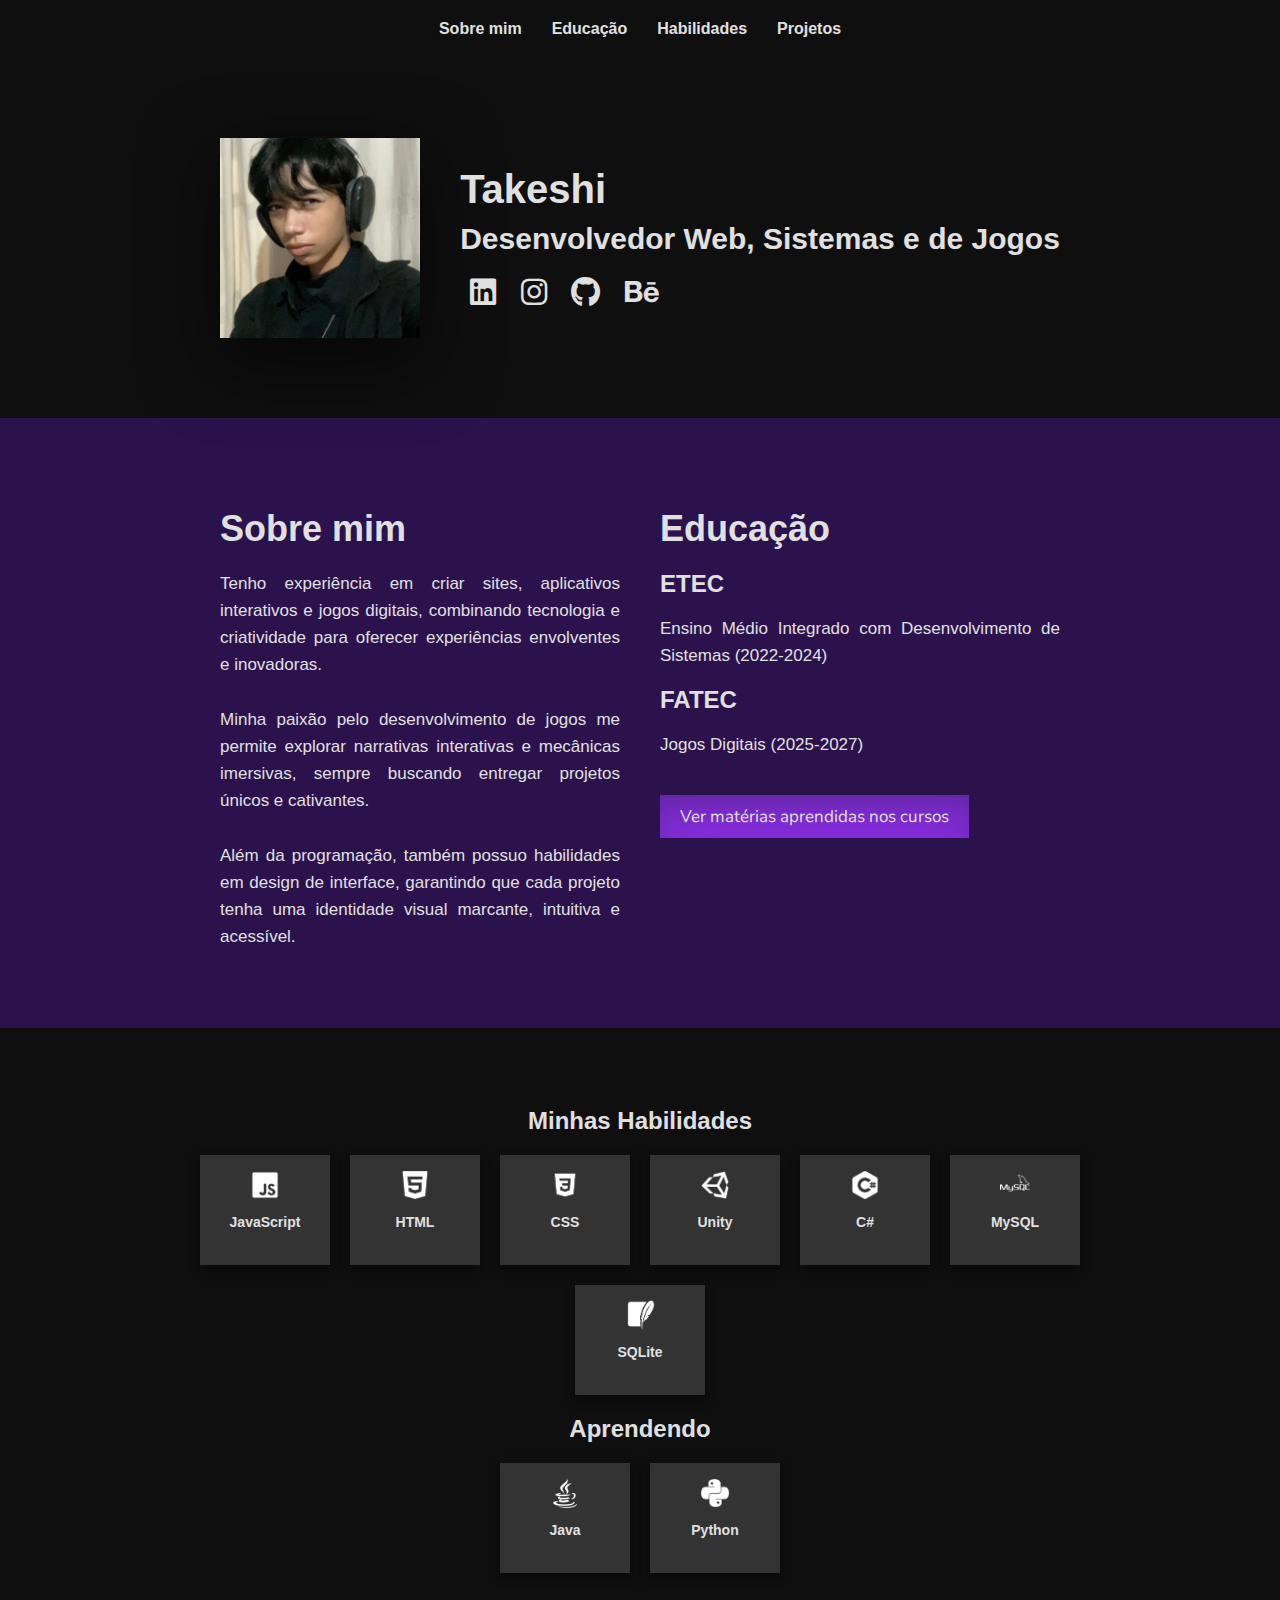
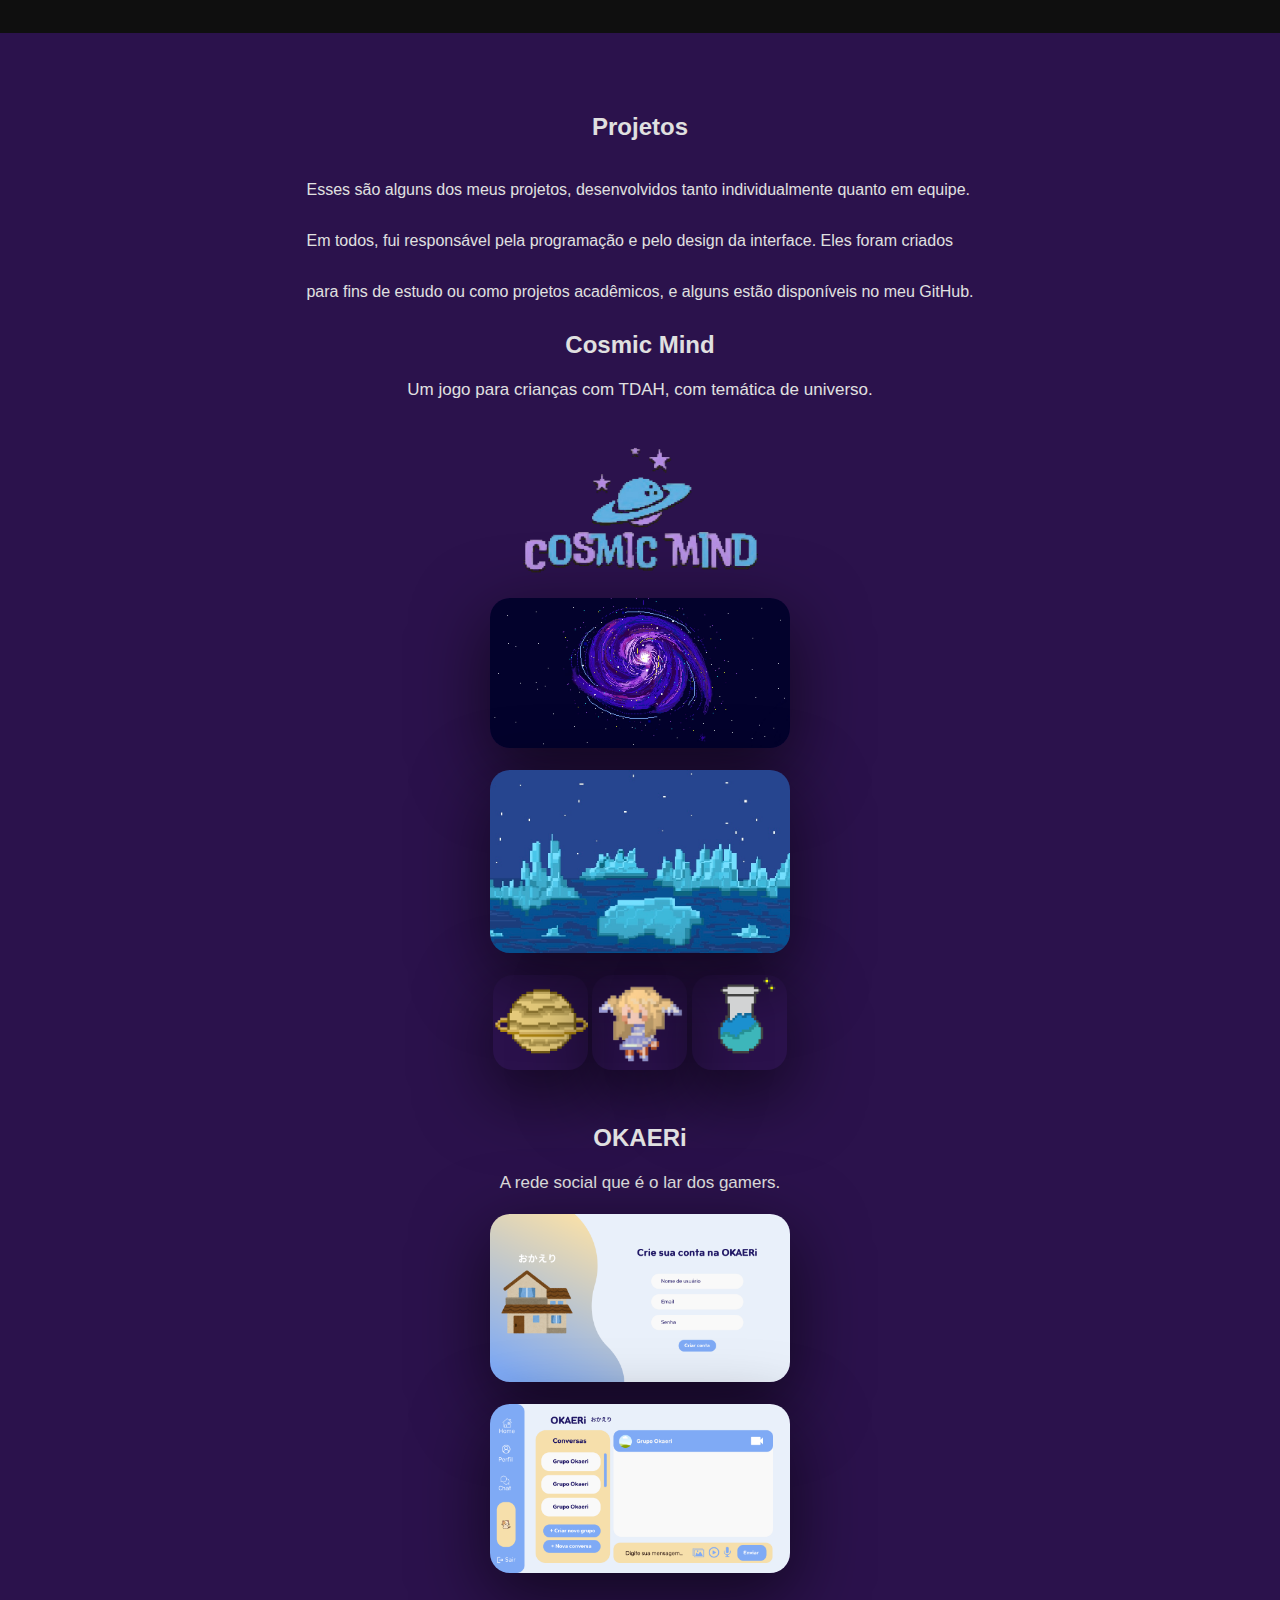
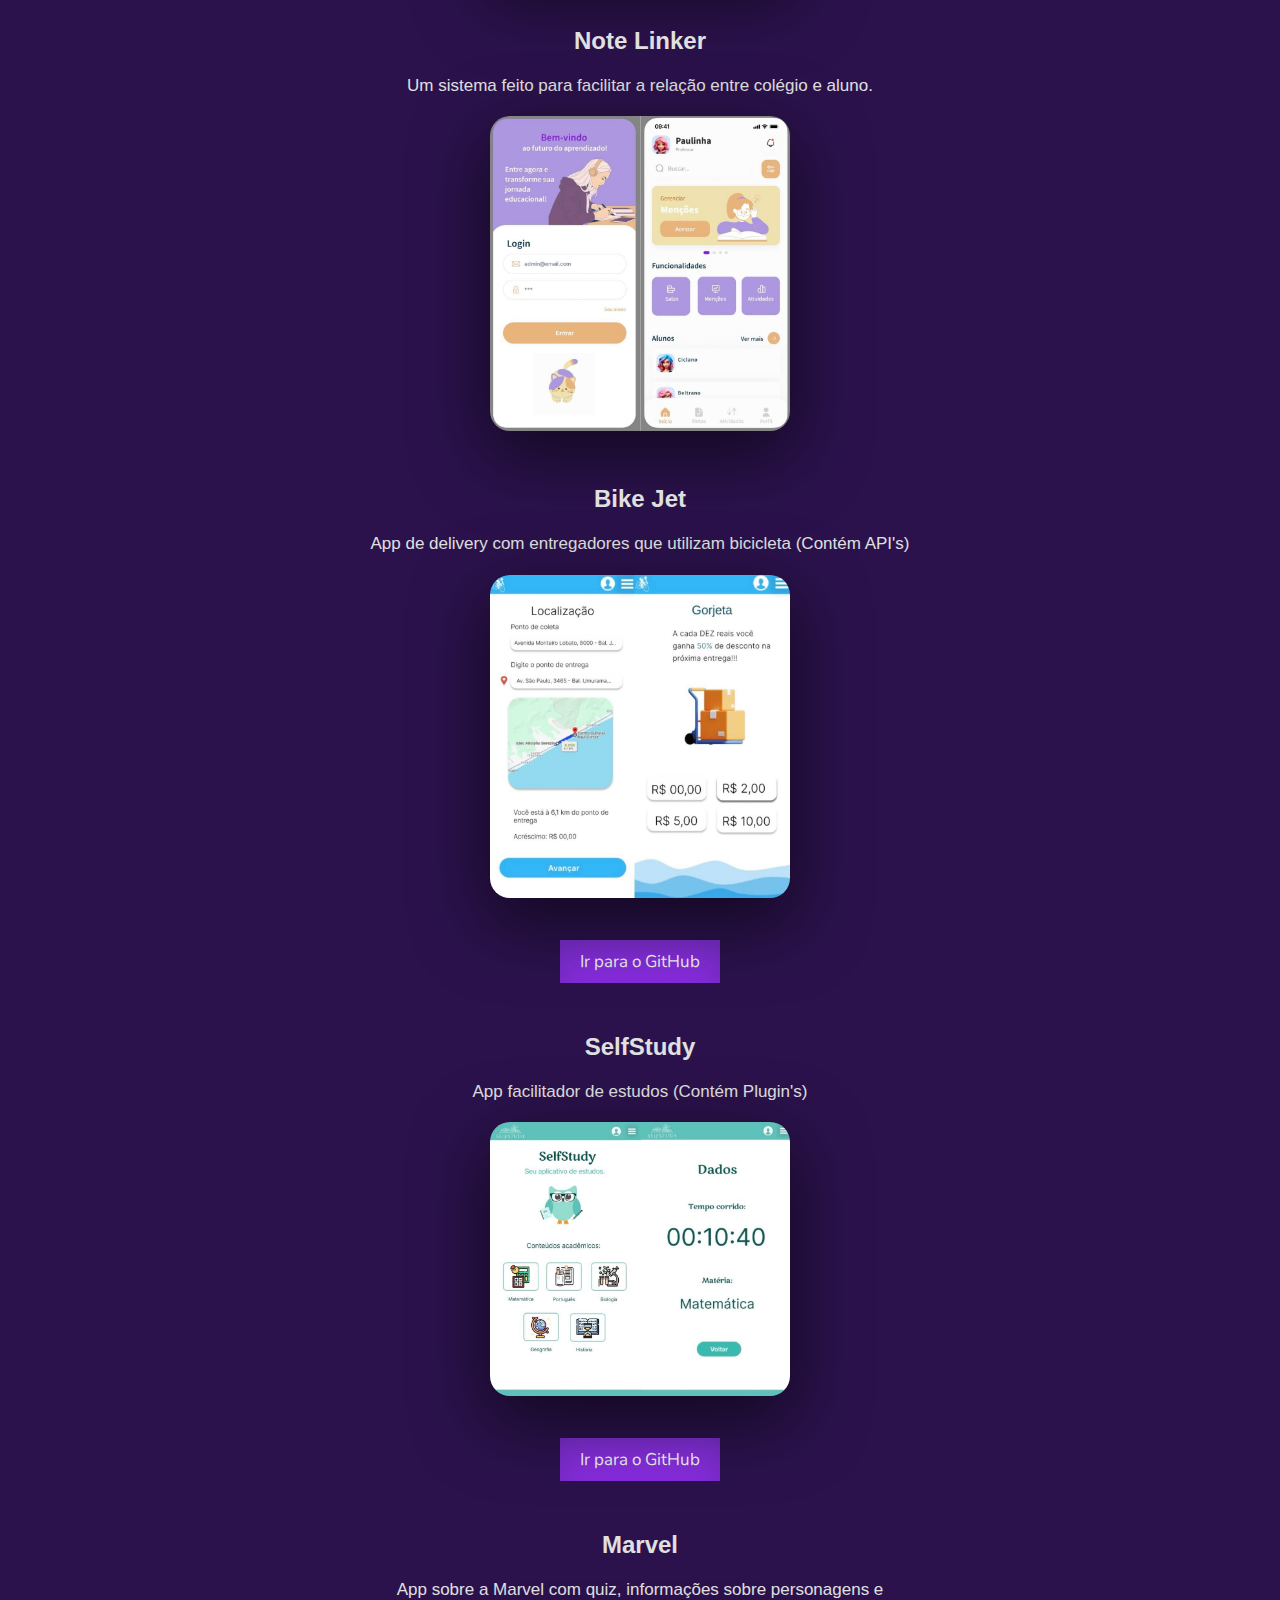
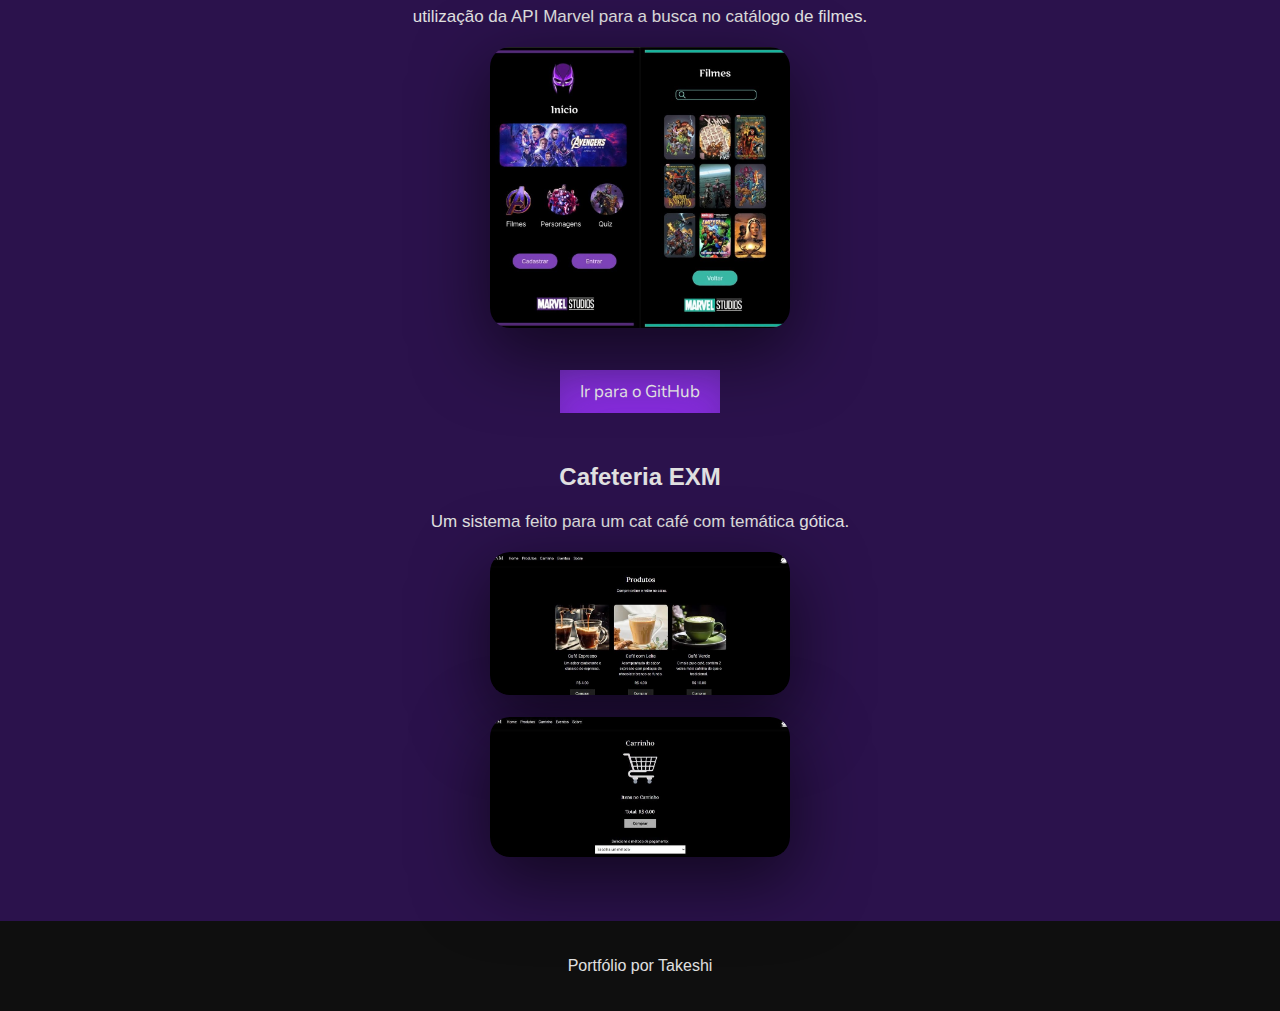
==== commit dada0d7b: "Update index.html" ====
--- a/index.html
+++ b/index.html
@@ -111,8 +111,8 @@
         <h2>Projetos</h2>
         <div class="proj">
             <div class="projects-container2">
-                <p class="project-txt">Esses são alguns dos meus projetos, desenvolvidos tanto individualmente quanto em equipe. <br>
-                    Em todos, fui responsável pela programação e pelo design da interface.  Eles foram criados <br>para fins de 
+                <p class="project-txt">Esses são alguns dos meus projetos, desenvolvidos tanto individualmente quanto em equipe. <br><br>
+                    Em todos, fui responsável pela programação e pelo design da interface.  Eles foram criados<br> <br>para fins de 
                     estudo ou como projetos acadêmicos, e alguns estão disponíveis no meu GitHub.</p>
             </div>
         </div>
@@ -147,19 +147,19 @@
                 <div class="project-item">
                     <h4>Bike Jet</h4>
                     <p>App de delivery com entregadores que utilizam bicicleta (Contém API's)</p>
-                    <img src="img/bikejet.jpg" class="img-proj" width="300px" style="border-radius: 20px;"><br>
+                    <img src="img/bikejet.jpg" class="img-proj" width="300px" style="border-radius: 20px;"><br><br>
                     <a href="https://github.com/Tak3sh1/BikeJet"><button class="button">Ir para o GitHub</button></a>
                 </div>
                 <div class="project-item">
                     <h4>SelfStudy</h4>
                     <p>App facilitador de estudos (Contém Plugin's)</p>
-                    <img src="img/selfstudy.jpg" class="img-proj" width="300px" style="border-radius: 20px;"><br>
+                    <img src="img/selfstudy.jpg" class="img-proj" width="300px" style="border-radius: 20px;"><br><br>
                     <a href="https://github.com/Tak3sh1/AppSelfStudy"><button class="button">Ir para o GitHub</button></a>
                 </div>
                 <div class="project-item">
                     <h4>Marvel</h4>
                     <p>App sobre a Marvel com quiz, informações sobre personagens e <br>utilização da API Marvel para a busca no catálogo de filmes.</p>
-                    <img src="img/marvel.jpg" class="img-proj" width="300px" style="border-radius: 20px;"><br>
+                    <img src="img/marvel.jpg" class="img-proj" width="300px" style="border-radius: 20px;"><br><br>
                     <a href="https://github.com/Tak3sh1/AppMarvel"><button class="button">Ir para o GitHub</button></a>
                 </div>
                 <div class="project-item">
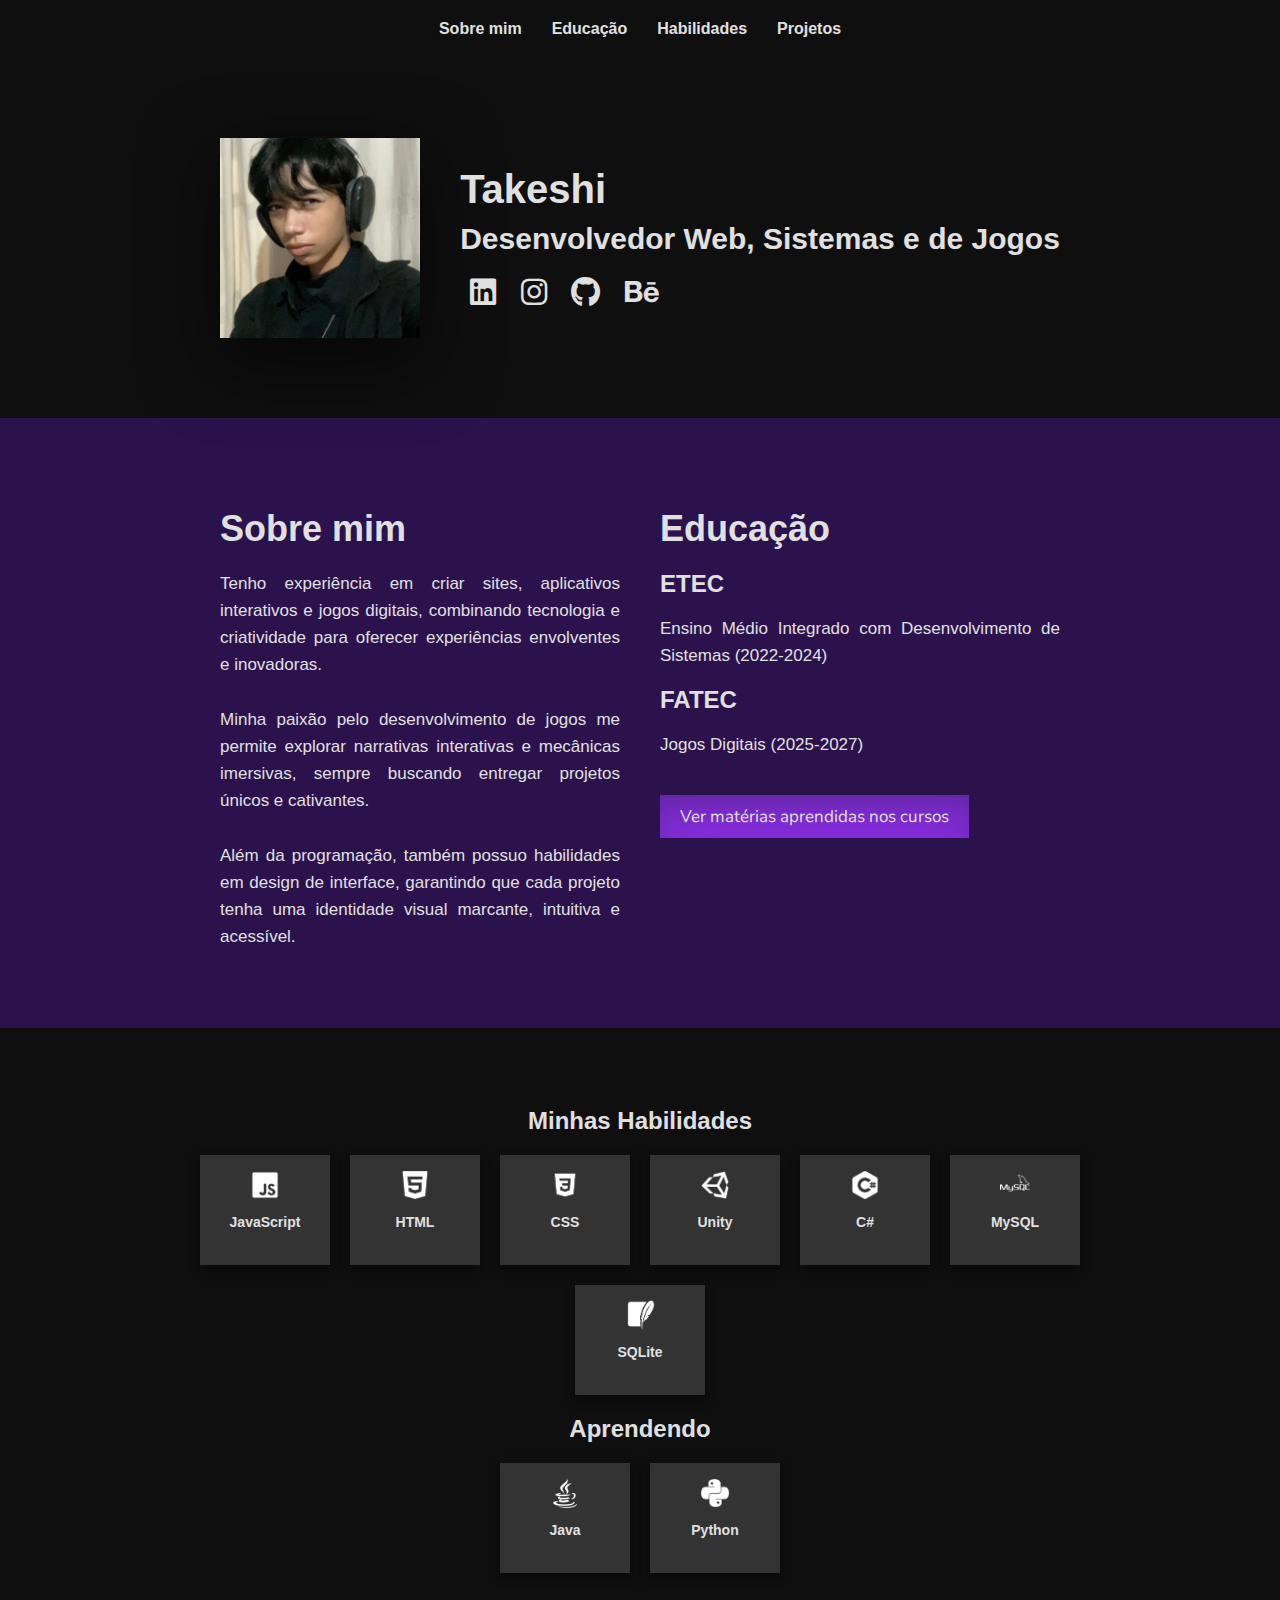
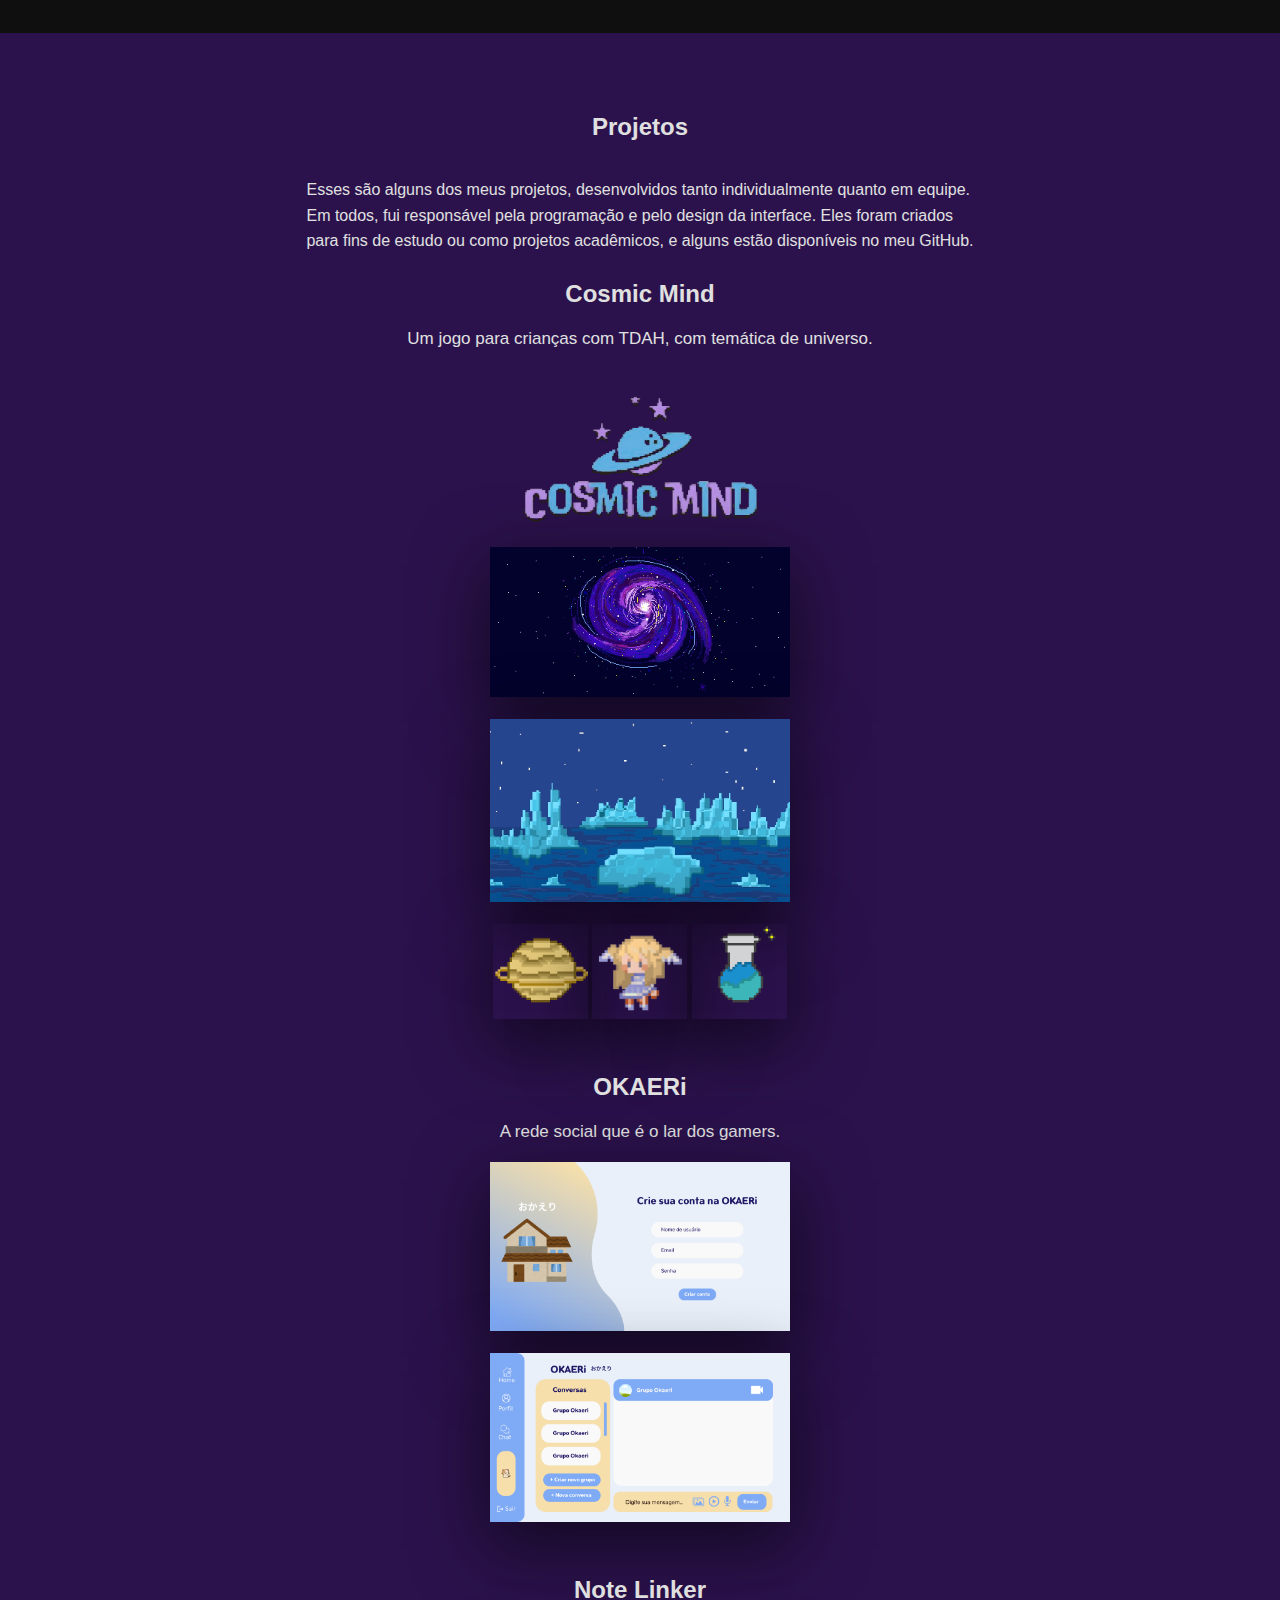
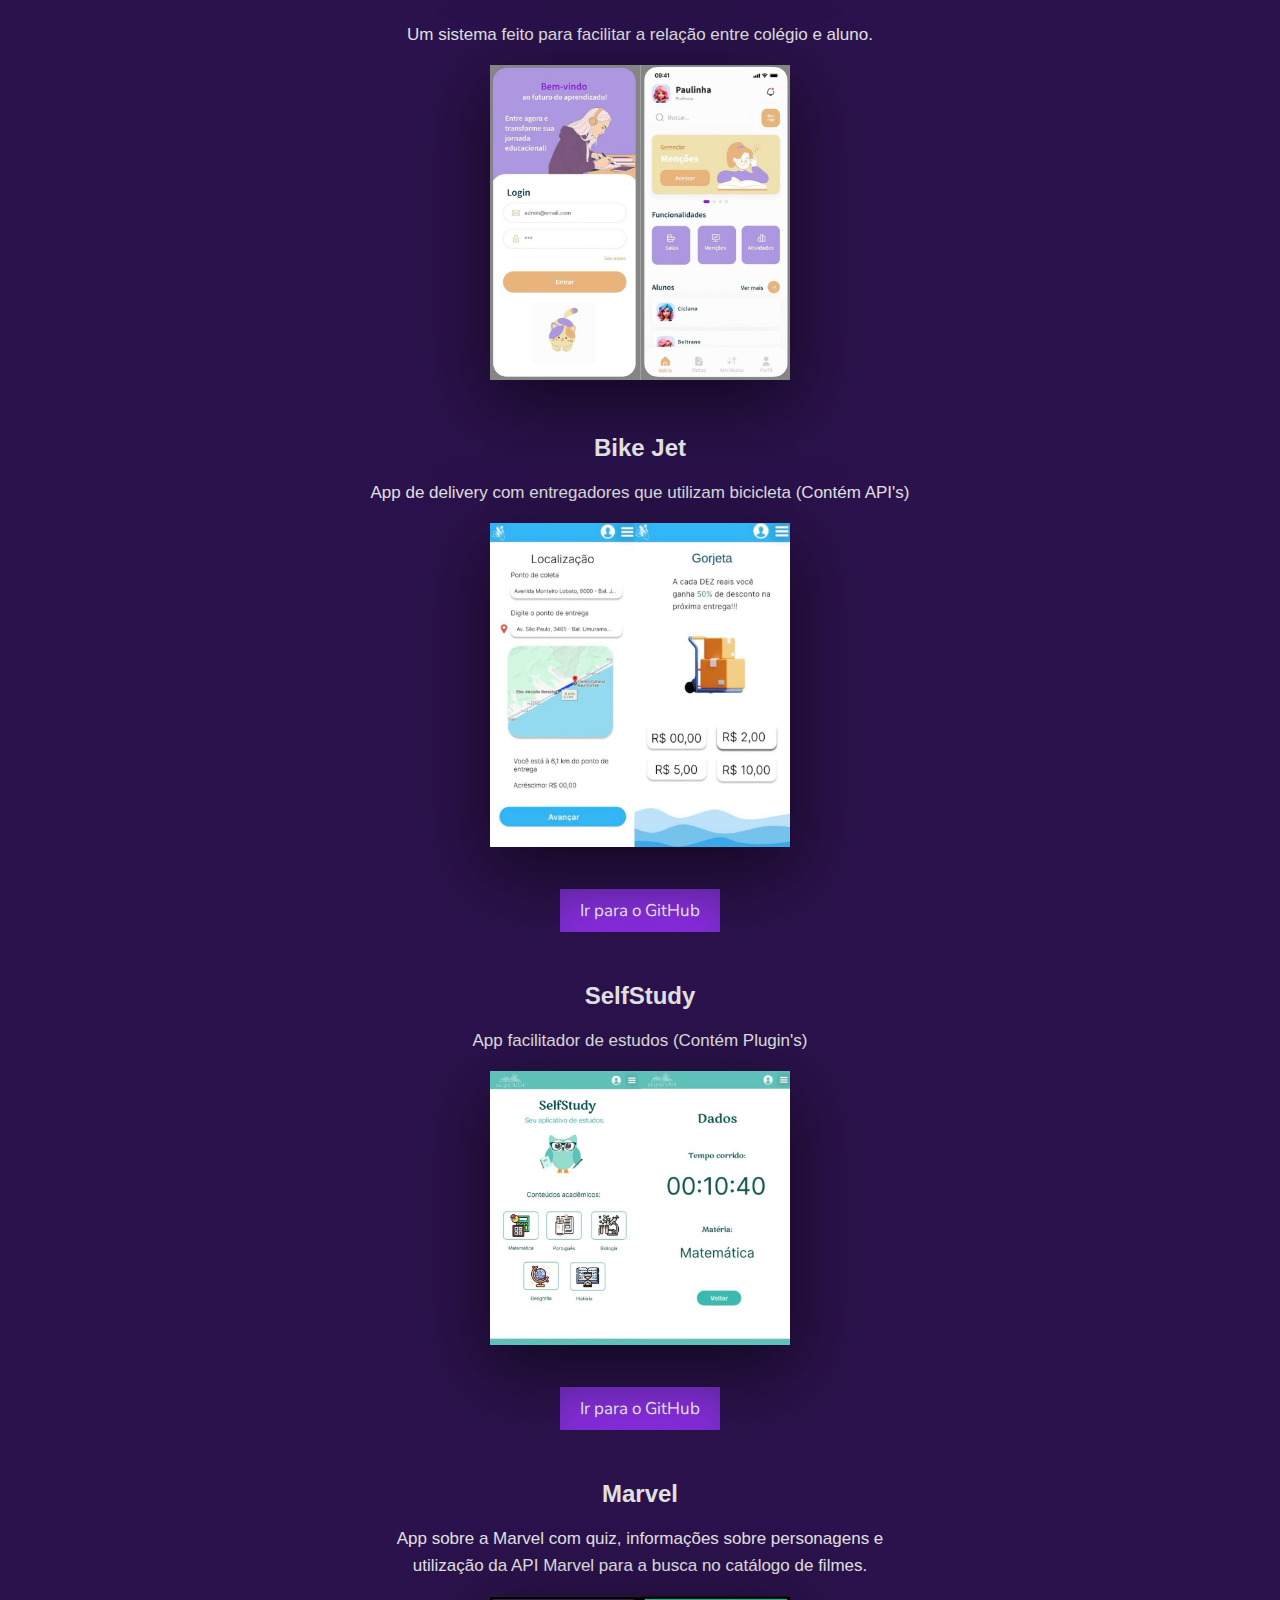
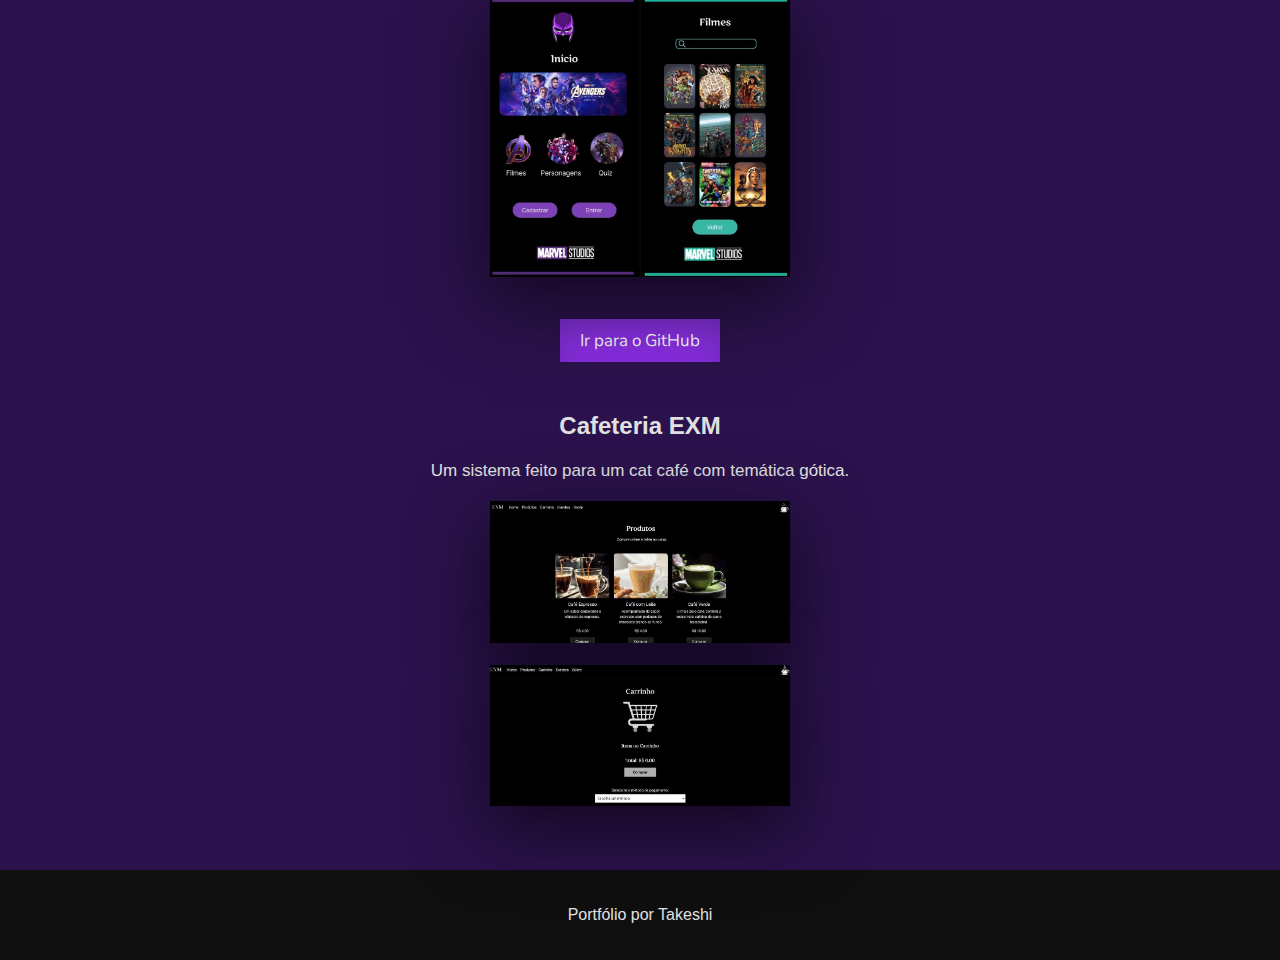
==== commit 42283b3d: "Update index.html" ====
--- a/index.html
+++ b/index.html
@@ -111,8 +111,8 @@
         <h2>Projetos</h2>
         <div class="proj">
             <div class="projects-container2">
-                <p class="project-txt">Esses são alguns dos meus projetos, desenvolvidos tanto individualmente quanto em equipe. <br><br>
-                    Em todos, fui responsável pela programação e pelo design da interface.  Eles foram criados<br> <br>para fins de 
+                <p class="project-txt">Esses são alguns dos meus projetos, desenvolvidos tanto individualmente quanto em equipe. <br>
+                    Em todos, fui responsável pela programação e pelo design da interface.  Eles foram criados<br> para fins de 
                     estudo ou como projetos acadêmicos, e alguns estão disponíveis no meu GitHub.</p>
             </div>
         </div>
@@ -122,52 +122,52 @@
                 <div class="project-item">
                     <h4>Cosmic Mind</h4>
                     <p>Um jogo para crianças com TDAH, com temática de universo.</p>
-                    <img src="img/logo-cosmic.png" width="300px" style="border-radius: 20px;">
+                    <img src="img/logo-cosmic.png" width="300px">
                     <br><br>
-                    <img src="img/buraconegro.jpg" class="img-proj" width="300px" style="border-radius: 20px;">
+                    <img src="img/buraconegro.jpg" class="img-proj" width="300px">
                     <br><br>
-                    <img src="img/IMG_0434.PNG" class="img-proj" width="300px" style="border-radius: 20px;">
+                    <img src="img/IMG_0434.PNG" class="img-proj" width="300px">
                     <br><br>
-                    <img src="img/Saturno-planeta (1).PNG" class="img-proj" width="95px" style="border-radius: 20px;">
-                    <img src="img/transferir-removebg-preview (1).png" class="img-proj" width="95px" style="border-radius: 20px;">
-                    <img src="img/Água-ofc.png" class="img-proj" width="95px" style="border-radius: 20px;">
+                    <img src="img/Saturno-planeta (1).PNG" class="img-proj" width="95px">
+                    <img src="img/transferir-removebg-preview (1).png" class="img-proj" width="95px">
+                    <img src="img/Água-ofc.png" class="img-proj" width="95px">
                 </div>
                 <div class="project-item">
                     <h4>OKAERi</h4>
                     <p>A rede social que é o lar dos gamers.</p>
-                    <img src="img/Criar conta.png" class="img-proj" width="300px" style="border-radius: 20px;">
+                    <img src="img/Criar conta.png" class="img-proj" width="300px">
                     <br><br>
-                    <img src="img/Chat.png" class="img-proj" width="300px" style="border-radius: 20px;">
+                    <img src="img/Chat.png" class="img-proj" width="300px">
                 </div>
                 <div class="project-item">
                     <h4>Note Linker</h4>
                     <p>Um sistema feito para facilitar a relação entre colégio e aluno.</p>
-                    <img src="img/notelinker.jpg" class="img-proj" width="300px" style="border-radius: 20px;">
+                    <img src="img/notelinker.jpg" class="img-proj" width="300px">
                 </div>
                 <div class="project-item">
                     <h4>Bike Jet</h4>
                     <p>App de delivery com entregadores que utilizam bicicleta (Contém API's)</p>
-                    <img src="img/bikejet.jpg" class="img-proj" width="300px" style="border-radius: 20px;"><br><br>
+                    <img src="img/bikejet.jpg" class="img-proj" width="300px"><br><br>
                     <a href="https://github.com/Tak3sh1/BikeJet"><button class="button">Ir para o GitHub</button></a>
                 </div>
                 <div class="project-item">
                     <h4>SelfStudy</h4>
                     <p>App facilitador de estudos (Contém Plugin's)</p>
-                    <img src="img/selfstudy.jpg" class="img-proj" width="300px" style="border-radius: 20px;"><br><br>
+                    <img src="img/selfstudy.jpg" class="img-proj" width="300px"><br><br>
                     <a href="https://github.com/Tak3sh1/AppSelfStudy"><button class="button">Ir para o GitHub</button></a>
                 </div>
                 <div class="project-item">
                     <h4>Marvel</h4>
                     <p>App sobre a Marvel com quiz, informações sobre personagens e <br>utilização da API Marvel para a busca no catálogo de filmes.</p>
-                    <img src="img/marvel.jpg" class="img-proj" width="300px" style="border-radius: 20px;"><br><br>
+                    <img src="img/marvel.jpg" class="img-proj" width="300px"><br><br>
                     <a href="https://github.com/Tak3sh1/AppMarvel"><button class="button">Ir para o GitHub</button></a>
                 </div>
                 <div class="project-item">
                     <h4>Cafeteria EXM</h4>
                     <p>Um sistema feito para um cat café com temática gótica.</p>
-                    <img src="img/produtos-exm.jpg" class="img-proj" width="300px" style="border-radius: 20px;">
+                    <img src="img/produtos-exm.jpg" class="img-proj" width="300px">
                     <br><br>
-                    <img src="img/carrinho-exm.jpg" class="img-proj" width="300px" style="border-radius: 20px;">
+                    <img src="img/carrinho-exm.jpg" class="img-proj" width="300px">
                 </div>
             </div>
         </div>
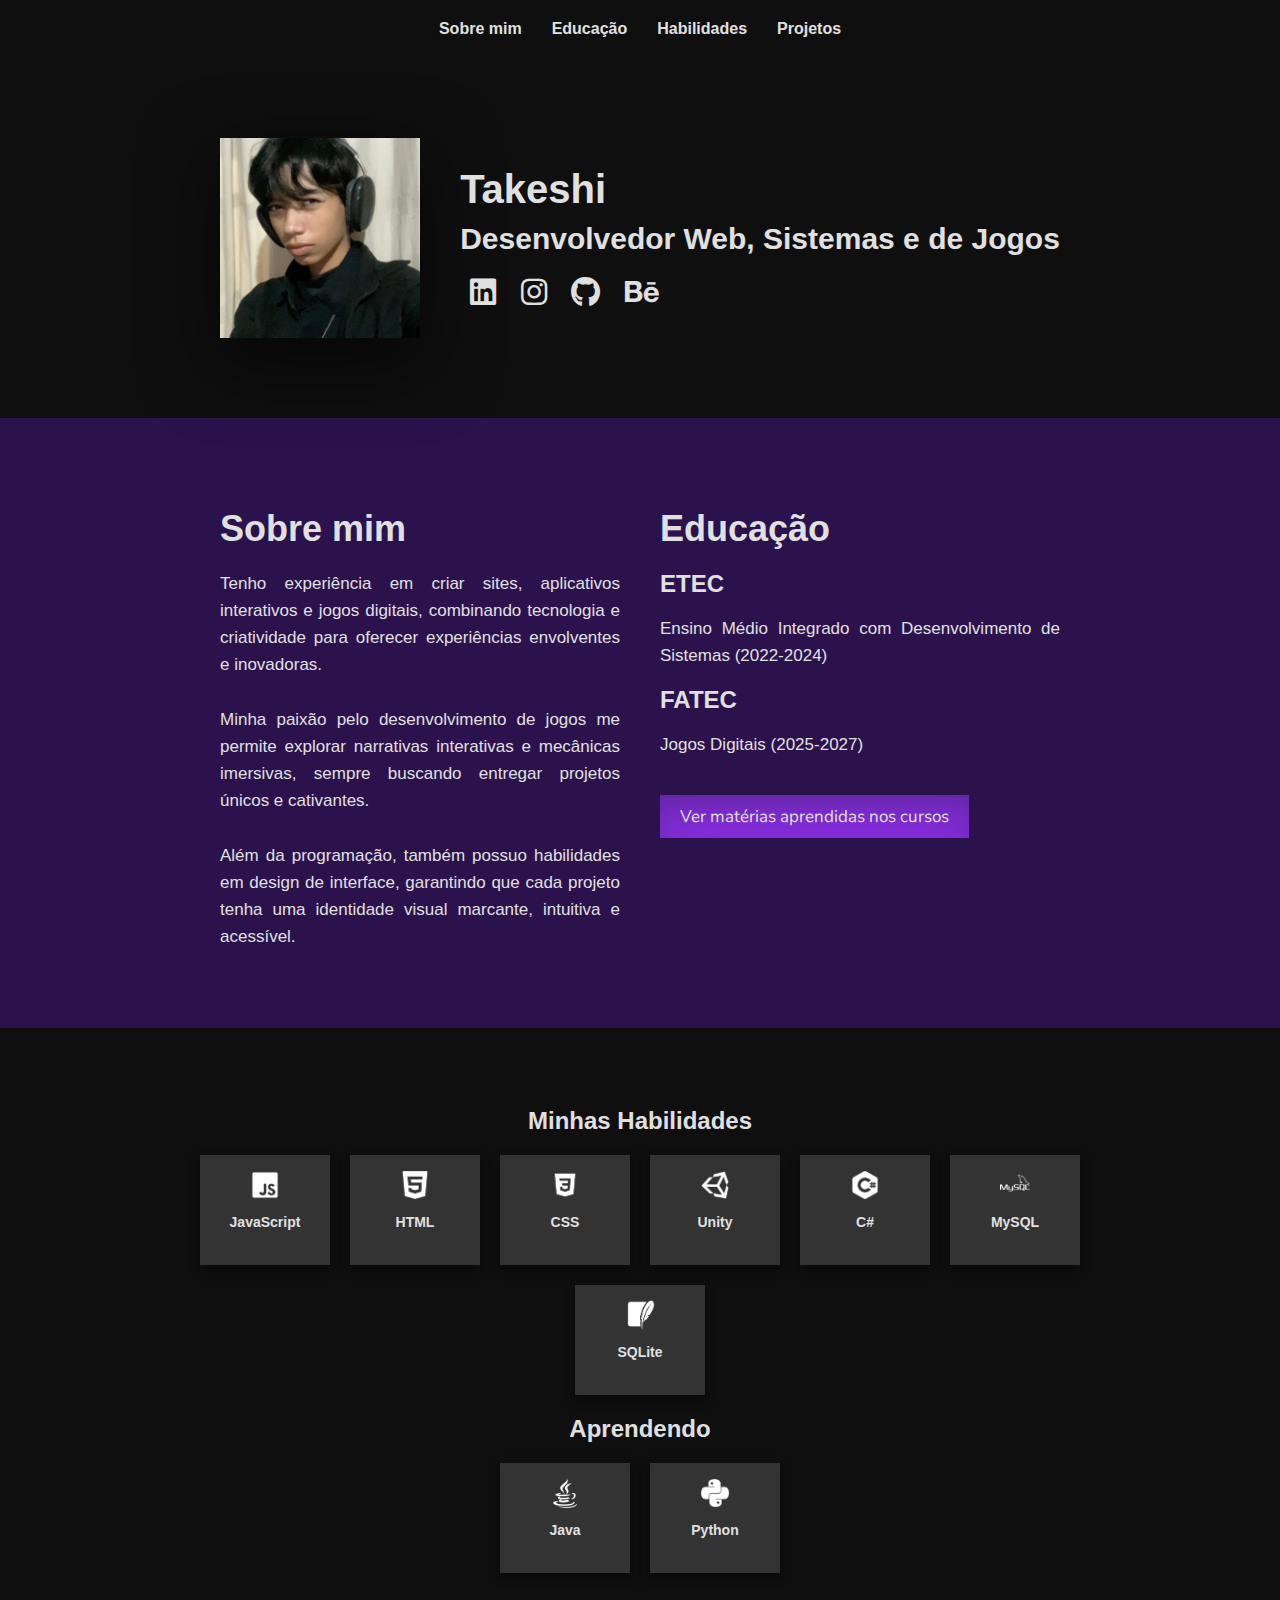
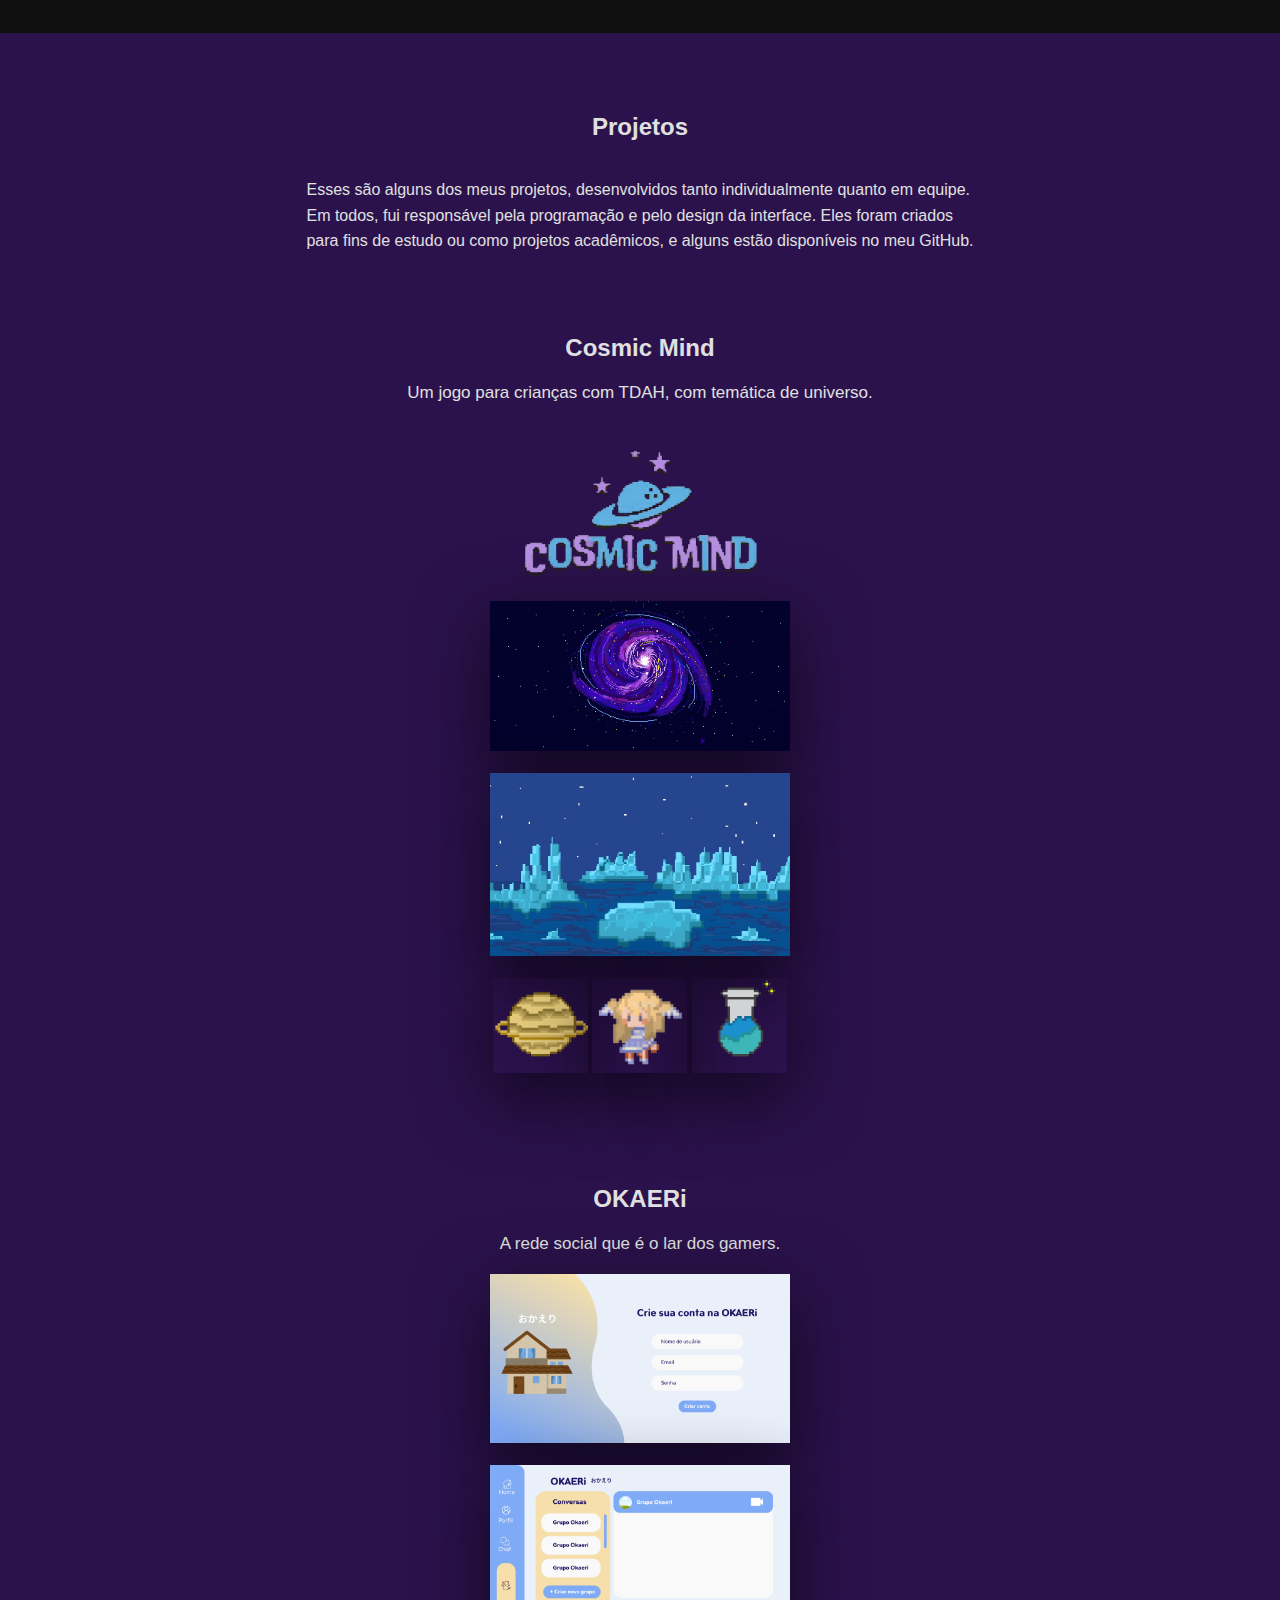
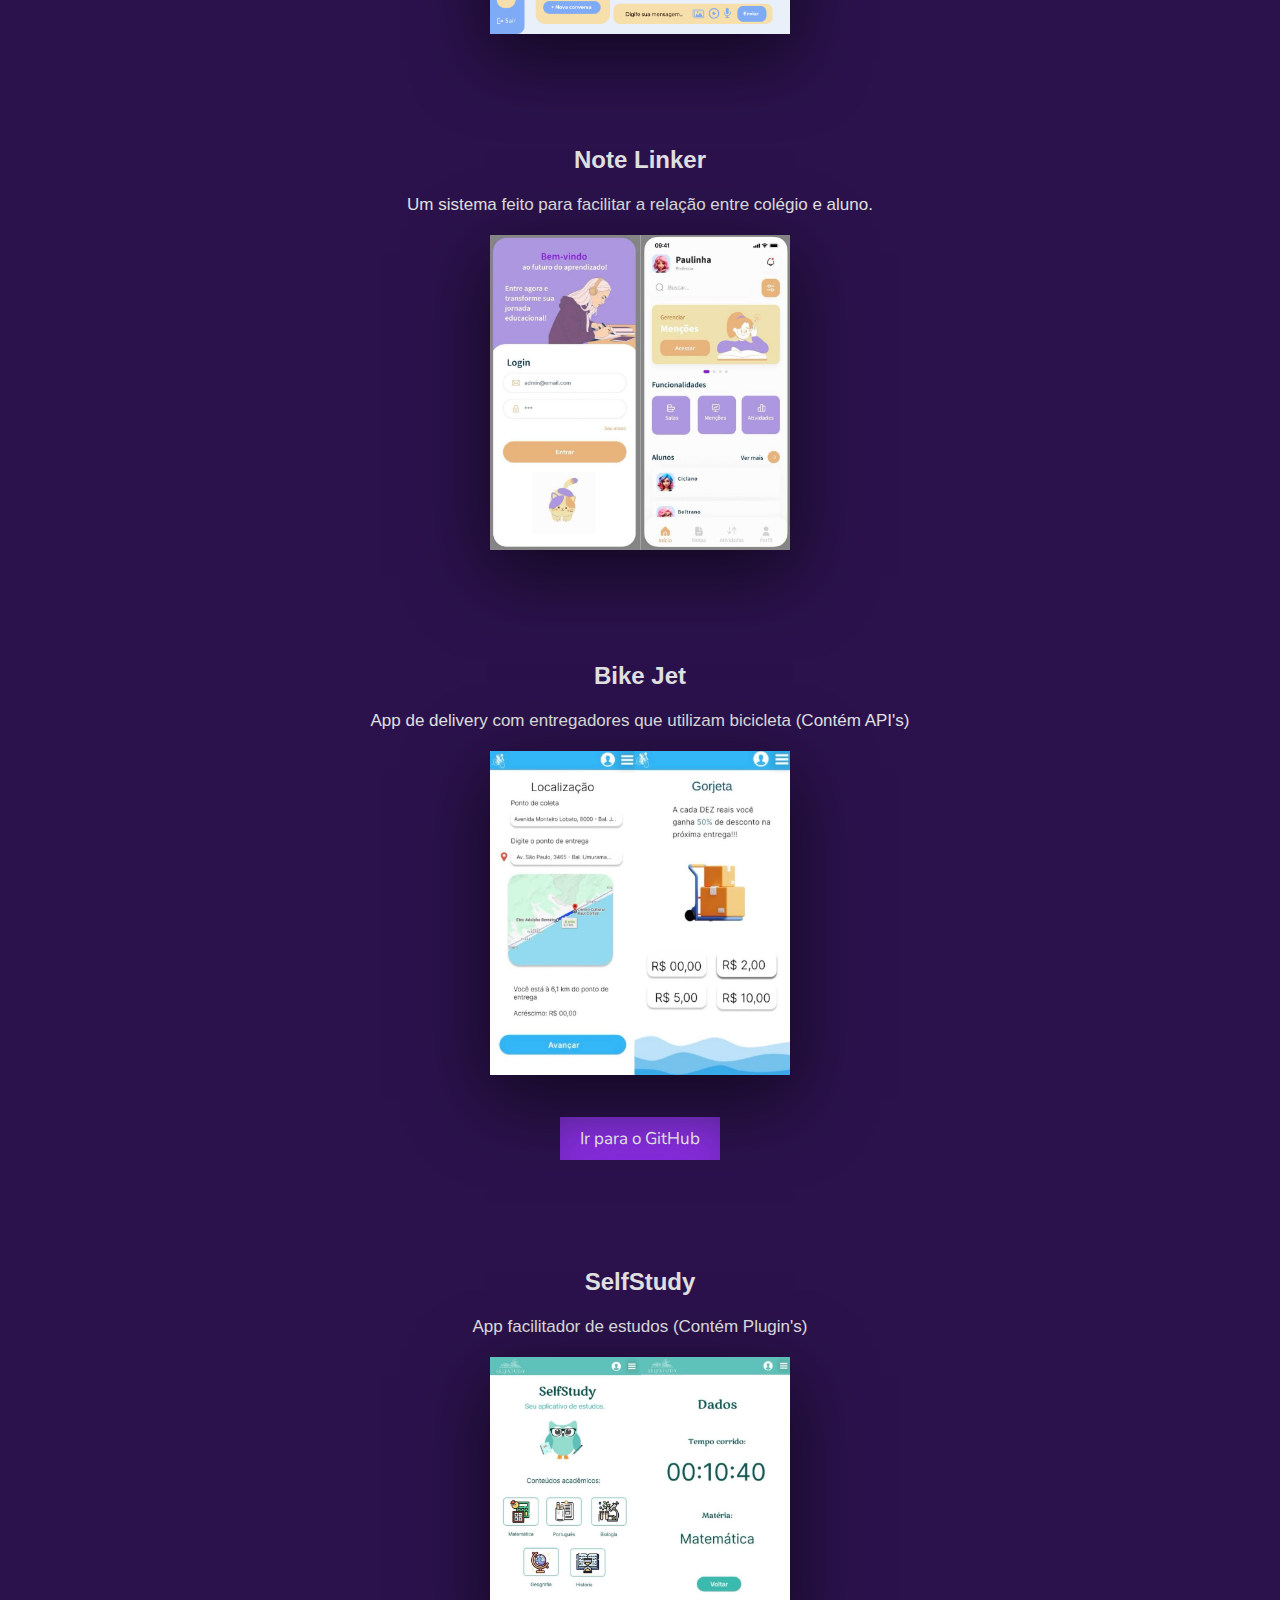
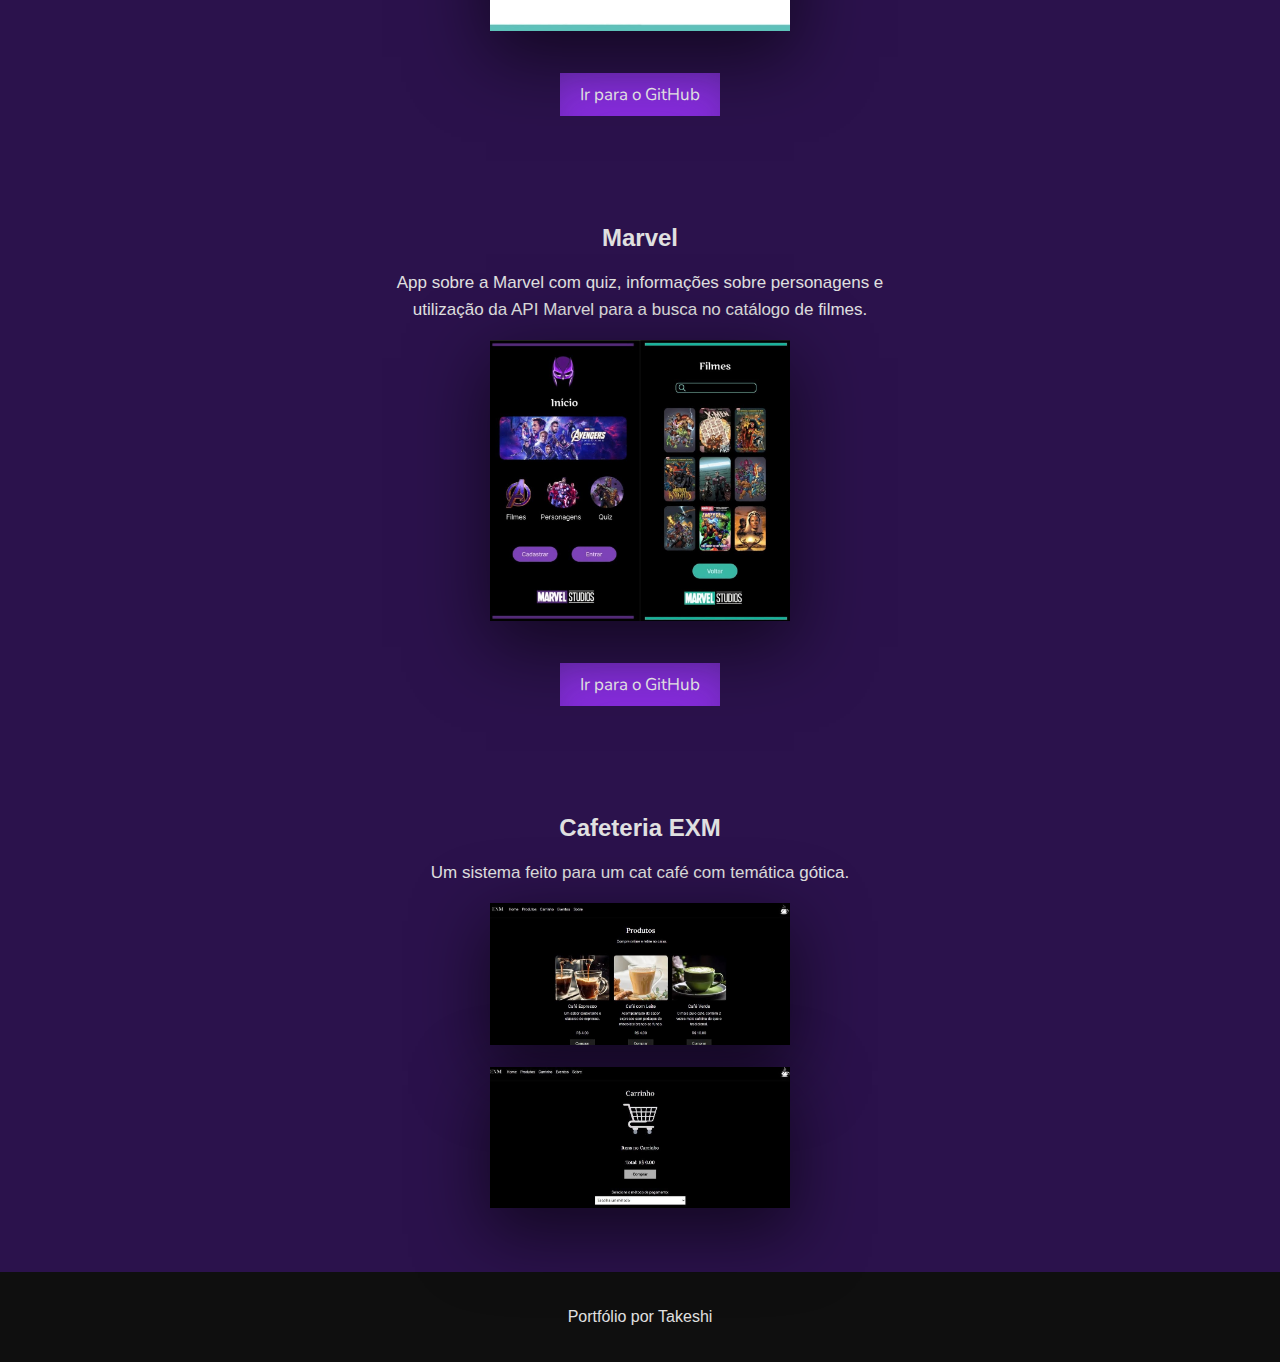
==== commit fc75a059: "Update index.html" ====
--- a/index.html
+++ b/index.html
@@ -116,7 +116,7 @@
                     estudo ou como projetos acadêmicos, e alguns estão disponíveis no meu GitHub.</p>
             </div>
         </div>
-
+        <br><br><br>
         <div class="proj">
             <div class="projects-container">
                 <div class="project-item">
@@ -132,6 +132,7 @@
                     <img src="img/transferir-removebg-preview (1).png" class="img-proj" width="95px">
                     <img src="img/Água-ofc.png" class="img-proj" width="95px">
                 </div>
+                <br>
                 <div class="project-item">
                     <h4>OKAERi</h4>
                     <p>A rede social que é o lar dos gamers.</p>
@@ -139,29 +140,34 @@
                     <br><br>
                     <img src="img/Chat.png" class="img-proj" width="300px">
                 </div>
+                <br>
                 <div class="project-item">
                     <h4>Note Linker</h4>
                     <p>Um sistema feito para facilitar a relação entre colégio e aluno.</p>
                     <img src="img/notelinker.jpg" class="img-proj" width="300px">
                 </div>
+                <br>
                 <div class="project-item">
                     <h4>Bike Jet</h4>
                     <p>App de delivery com entregadores que utilizam bicicleta (Contém API's)</p>
                     <img src="img/bikejet.jpg" class="img-proj" width="300px"><br><br>
                     <a href="https://github.com/Tak3sh1/BikeJet"><button class="button">Ir para o GitHub</button></a>
                 </div>
+                <br>
                 <div class="project-item">
                     <h4>SelfStudy</h4>
                     <p>App facilitador de estudos (Contém Plugin's)</p>
                     <img src="img/selfstudy.jpg" class="img-proj" width="300px"><br><br>
                     <a href="https://github.com/Tak3sh1/AppSelfStudy"><button class="button">Ir para o GitHub</button></a>
                 </div>
+                <br>
                 <div class="project-item">
                     <h4>Marvel</h4>
                     <p>App sobre a Marvel com quiz, informações sobre personagens e <br>utilização da API Marvel para a busca no catálogo de filmes.</p>
                     <img src="img/marvel.jpg" class="img-proj" width="300px"><br><br>
                     <a href="https://github.com/Tak3sh1/AppMarvel"><button class="button">Ir para o GitHub</button></a>
                 </div>
+                <br>
                 <div class="project-item">
                     <h4>Cafeteria EXM</h4>
                     <p>Um sistema feito para um cat café com temática gótica.</p>
--- a/style.css
+++ b/style.css
@@ -251,6 +251,8 @@
 
 .img-proj {
     box-shadow: rgba(0, 0, 0, 0.56) 0px 22px 70px 4px; 
+    border-radius: 0px;
+    border: none;
 }
 
 .button, .button2 {
